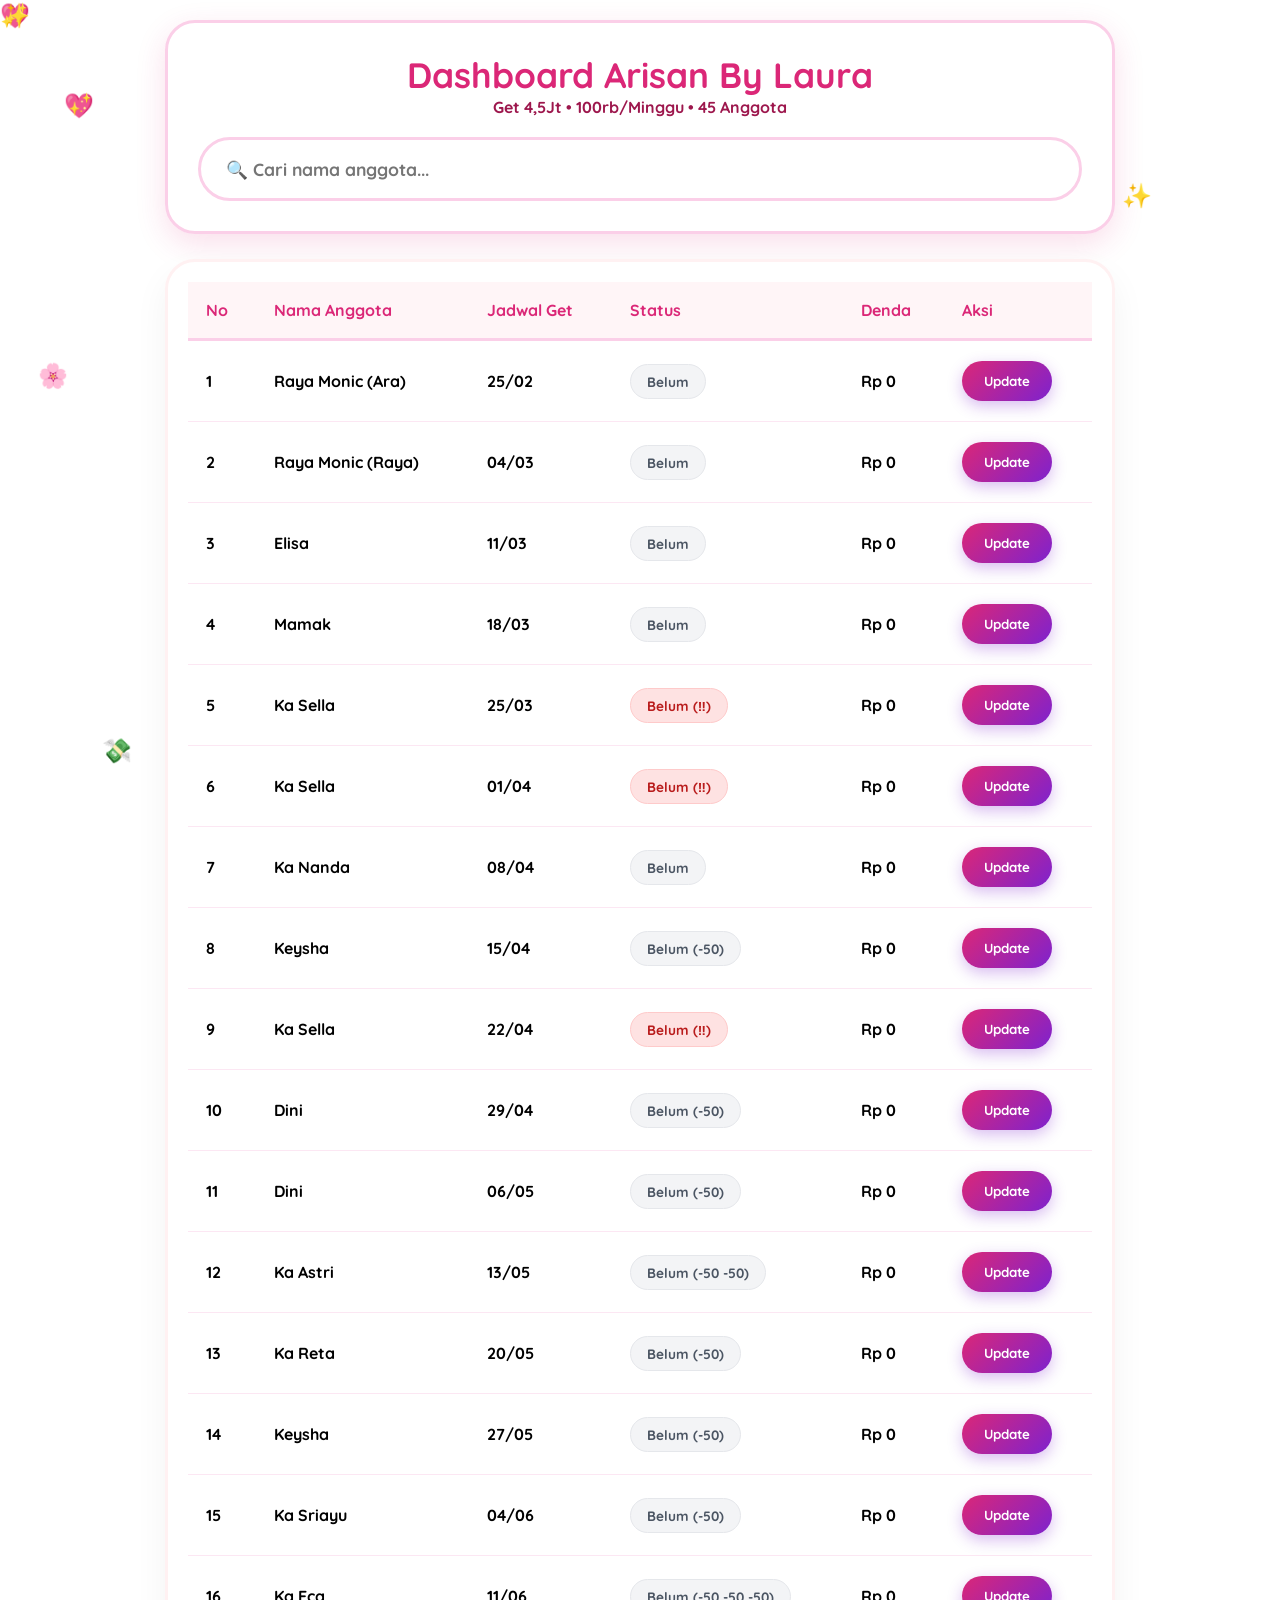
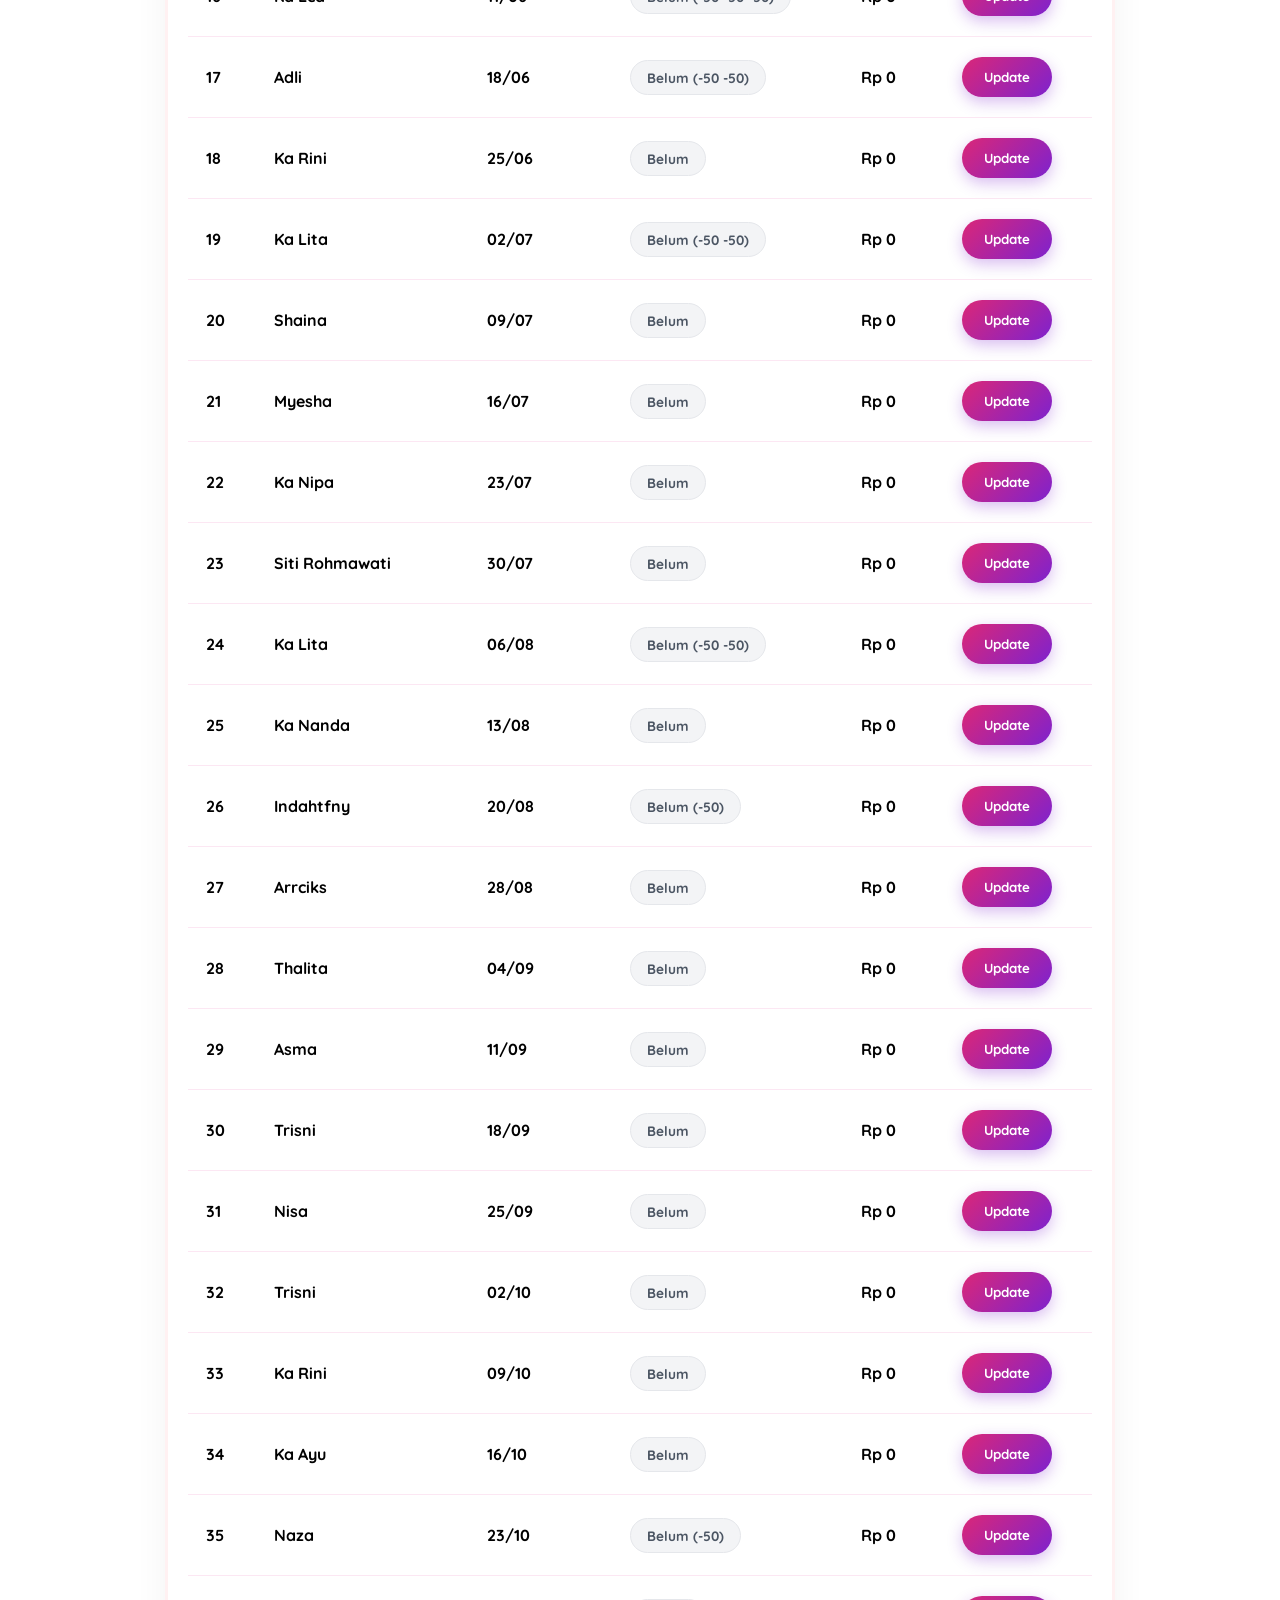
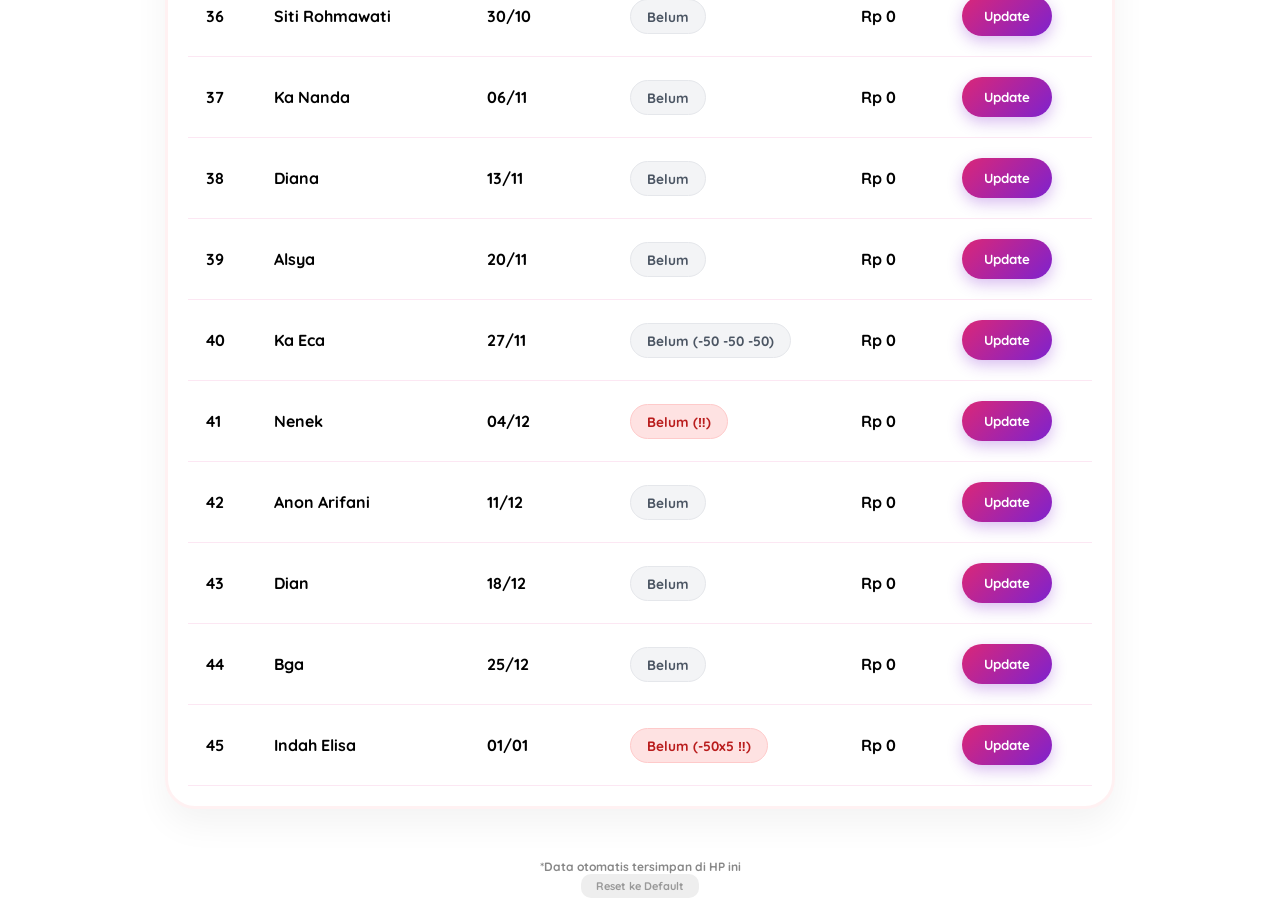
==== dashboard.html @ 5e3501be "Update dashboard.html" ====
<!DOCTYPE html>
<html lang="id">

<head>
    <meta charset="UTF-8">
    <meta name="viewport" content="width=device-width, initial-scale=1.0">
    <title>Rekap Arisan 4.5Jt</title>
    <link rel="stylesheet" href="style-arisan.css">
    <link href="https://fonts.googleapis.com/css2?family=Poppins:wght@300;400;600&display=swap" rel="stylesheet">
</head>

<body>

    <div class="floating-elements">
        <div class="element el-1">💖</div>
        <div class="element el-2">✨</div>
        <div class="element el-3">💸</div>
        <div class="element el-4">🌸</div>
        <div class="element el-7">💖</div>
        <div class="element el-8">✨</div>
    </div>

    <div class="container">
        <header>
            <h1>Dashboard Arisan By Laura</h1>
            <p>Get 4,5Jt • 100rb/Minggu • 45 Anggota</p>

            <div class="search-box">
                <input type="text" id="searchInput" onkeyup="cariNama()" placeholder="🔍 Cari nama anggota...">
            </div>
        </header>

        <main>
            <div class="table-container">
                <table id="tabelArisan">
                    <thead>
                        <tr>
                            <th>No</th>
                            <th>Nama Anggota</th>
                            <th>Jadwal Get</th>
                            <th>Status</th>
                            <th>Denda</th>
                            <th>Aksi</th>
                        </tr>
                    </thead>
                    <tbody>
                    </tbody>
                </table>
            </div>
            
            <div style="text-align: center; margin-top: 20px;">
                <p style="font-size: 12px; color: #888;">*Data otomatis tersimpan di HP ini</p>
                <button onclick="resetData()" style="background: #eee; border: none; padding: 5px 15px; border-radius: 10px; cursor: pointer; font-size: 11px; color: #999;">Reset ke Default</button>
            </div>
        </main>
    </div>

    <script>
        // Data sudah disesuaikan dengan catatan minus (-50) dan status awal "Belum"
        const initialData = [
            { no: 1, nama: "Raya Monic (Ara)", tgl: "25/02", status: "Belum", denda: 0 },
            { no: 2, nama: "Raya Monic (Raya)", tgl: "04/03", status: "Belum", denda: 0 },
            { no: 3, nama: "Elisa", tgl: "11/03", status: "Belum", denda: 0 },
            { no: 4, nama: "Mamak", tgl: "18/03", status: "Belum", denda: 0 },
            { no: 5, nama: "Ka Sella", tgl: "25/03", status: "Belum (‼️)", denda: 0 },
            { no: 6, nama: "Ka Sella", tgl: "01/04", status: "Belum (‼️)", denda: 0 },
            { no: 7, nama: "Ka Nanda", tgl: "08/04", status: "Belum", denda: 0 },
            { no: 8, nama: "Keysha", tgl: "15/04", status: "Belum (-50)", denda: 0 },
            { no: 9, nama: "Ka Sella", tgl: "22/04", status: "Belum (‼️)", denda: 0 },
            { no: 10, nama: "Dini", tgl: "29/04", status: "Belum (-50)", denda: 0 },
            { no: 11, nama: "Dini", tgl: "06/05", status: "Belum (-50)", denda: 0 },
            { no: 12, nama: "Ka Astri", tgl: "13/05", status: "Belum (-50 -50)", denda: 0 },
            { no: 13, nama: "Ka Reta", tgl: "20/05", status: "Belum (-50)", denda: 0 },
            { no: 14, nama: "Keysha", tgl: "27/05", status: "Belum (-50)", denda: 0 },
            { no: 15, nama: "Ka Sriayu", tgl: "04/06", status: "Belum (-50)", denda: 0 },
            { no: 16, nama: "Ka Eca", tgl: "11/06", status: "Belum (-50 -50 -50)", denda: 0 },
            { no: 17, nama: "Adli", tgl: "18/06", status: "Belum (-50 -50)", denda: 0 },
            { no: 18, nama: "Ka Rini", tgl: "25/06", status: "Belum", denda: 0 },
            { no: 19, nama: "Ka Lita", tgl: "02/07", status: "Belum (-50 -50)", denda: 0 },
            { no: 20, nama: "Shaina", tgl: "09/07", status: "Belum", denda: 0 },
            { no: 21, nama: "Myesha", tgl: "16/07", status: "Belum", denda: 0 },
            { no: 22, nama: "Ka Nipa", tgl: "23/07", status: "Belum", denda: 0 },
            { no: 23, nama: "Siti Rohmawati", tgl: "30/07", status: "Belum", denda: 0 },
            { no: 24, nama: "Ka Lita", tgl: "06/08", status: "Belum (-50 -50)", denda: 0 },
            { no: 25, nama: "Ka Nanda", tgl: "13/08", status: "Belum", denda: 0 },
            { no: 26, nama: "Indahtfny", tgl: "20/08", status: "Belum (-50)", denda: 0 },
            { no: 27, nama: "Arrciks", tgl: "28/08", status: "Belum", denda: 0 },
            { no: 28, nama: "Thalita", tgl: "04/09", status: "Belum", denda: 0 },
            { no: 29, nama: "Asma", tgl: "11/09", status: "Belum", denda: 0 },
            { no: 30, nama: "Trisni", tgl: "18/09", status: "Belum", denda: 0 },
            { no: 31, nama: "Nisa", tgl: "25/09", status: "Belum", denda: 0 },
            { no: 32, nama: "Trisni", tgl: "02/10", status: "Belum", denda: 0 },
            { no: 33, nama: "Ka Rini", tgl: "09/10", status: "Belum", denda: 0 },
            { no: 34, nama: "Ka Ayu", tgl: "16/10", status: "Belum", denda: 0 },
            { no: 35, nama: "Naza", tgl: "23/10", status: "Belum (-50)", denda: 0 },
            { no: 36, nama: "Siti Rohmawati", tgl: "30/10", status: "Belum", denda: 0 },
            { no: 37, nama: "Ka Nanda", tgl: "06/11", status: "Belum", denda: 0 },
            { no: 38, nama: "Diana", tgl: "13/11", status: "Belum", denda: 0 },
            { no: 39, nama: "Alsya", tgl: "20/11", status: "Belum", denda: 0 },
            { no: 40, nama: "Ka Eca", tgl: "27/11", status: "Belum (-50 -50 -50)", denda: 0 },
            { no: 41, nama: "Nenek", tgl: "04/12", status: "Belum (‼️)", denda: 0 },
            { no: 42, nama: "Anon Arifani", tgl: "11/12", status: "Belum", denda: 0 },
            { no: 43, nama: "Dian", tgl: "18/12", status: "Belum", denda: 0 },
            { no: 44, nama: "Bga", tgl: "25/12", status: "Belum", denda: 0 },
            { no: 45, nama: "Indah Elisa", tgl: "01/01", status: "Belum (-50x5 ‼️)", denda: 0 }
        ];

        window.onload = function () {
            // Kita pakai key v3 supaya data yang lama ke-reset dengan data minus ini
            const dataAda = localStorage.getItem('dataArisanLaura_v3');
            if (!dataAda) {
                localStorage.setItem('dataArisanLaura_v3', JSON.stringify(initialData));
            }
            renderTable();
        };

        function renderTable(filter = "") {
            const data = JSON.parse(localStorage.getItem('dataArisanLaura_v3'));
            const tbody = document.querySelector('#tabelArisan tbody');
            tbody.innerHTML = "";

            data.forEach((item, index) => {
                if (item.nama.toLowerCase().includes(filter.toLowerCase())) {
                    const row = document.createElement('tr');
                    
                    // Logika warna status
                    let statusClass = "belum"; 
                    if (item.status.toLowerCase().includes("lunas")) statusClass = "lunas";
                    if (item.status.toLowerCase().includes("‼️") || item.status.toLowerCase().includes("telat")) statusClass = "telat";

                    row.innerHTML = `
                        <td>${item.no}</td>
                        <td><strong>${item.nama}</strong></td>
                        <td>${item.tgl}</td>
                        <td><span class="status ${statusClass}">${item.status}</span></td>
                        <td>Rp ${parseInt(item.denda || 0).toLocaleString()}</td>
                        <td><button class="btn-edit" onclick="updateStatus(${index})">Update</button></td>
                    `;
                    tbody.appendChild(row);
                }
            });
        }

        function updateStatus(originalIndex) {
            let data = JSON.parse(localStorage.getItem('dataArisanLaura_v3'));
            
            const newStatus = prompt(`Update Status untuk ${data[originalIndex].nama}:`, data[originalIndex].status);
            if (newStatus !== null) {
                data[originalIndex].status = newStatus;

                const newDenda = prompt(`Update Denda (Angka saja):`, data[originalIndex].denda);
                if (newDenda !== null) data[originalIndex].denda = parseInt(newDenda) || 0;

                localStorage.setItem('dataArisanLaura_v3', JSON.stringify(data));
                renderTable(document.getElementById('searchInput').value);
            }
        }

        function cariNama() {
            let input = document.getElementById('searchInput').value;
            renderTable(input);
        }
        
        function resetData() {
            if (confirm("Hapus semua catatan di HP ini dan balik ke data awal (yang ada minusnya)?")) {
                localStorage.removeItem('dataArisanLaura_v3');
                location.reload();
            }
        }
    </script>
</body>
</html>
---- style-arisan.css ----
@import url('https://fonts.googleapis.com/css2?family=Quicksand:wght@700&display=swap');

* {
    margin: 0; padding: 0; box-sizing: border-box;
    font-family: 'Quicksand', sans-serif; font-weight: 700;
}

@keyframes glowBackground {
    0% { background-color: #fff5f7; }
    50% { background-color: #f3e8ff; }
    100% { background-color: #fff5f7; }
}

@keyframes floatAnimation {
    0% { transform: translateY(0) rotate(0deg); opacity: 1; }
    50% { transform: translateY(-100px) rotate(180deg); opacity: 0.8; }
    100% { transform: translateY(0) rotate(360deg); opacity: 1; }
}

body {
    animation: glowBackground 8s ease infinite;
    min-height: 100vh;
    padding: 20px;
    display: flex;
    flex-direction: column;
    align-items: center;
    position: relative;
    overflow-x: hidden;
}

.floating-elements {
    position: fixed; top: 0; left: 0; width: 100%; height: 100%;
    pointer-events: none; z-index: -1;
}

.element { position: absolute; font-size: 1.5rem; animation: floatAnimation 15s linear infinite; }
.el-1 { top: 10%; left: 5%; animation-duration: 18s; }
.el-2 { top: 20%; right: 10%; animation-duration: 22s; }
.el-3 { bottom: 15%; left: 8%; animation-duration: 16s; }
.el-4 { top: 40%; left: 3%; animation-duration: 25s; }
.el-5 { top: 60%; right: 5%; width: 40px; height: 40px; background: #fbcfe8; border-radius: 50%; }
.el-6 { bottom: 25%; right: 20%; width: 25px; height: 25px; background: #e9d5ff; border-radius: 50%; }

.container { width: 100%; max-width: 950px; z-index: 1; }

header {
    background: rgba(255, 255, 255, 0.95);
    padding: 30px; border-radius: 30px; text-align: center;
    box-shadow: 0 10px 30px rgba(219, 39, 119, 0.15);
    margin-bottom: 25px; border: 3px solid #fbcfe8;
}

h1 { color: #db2777; font-size: 2.2rem; }
header p { color: #9d174d; margin-bottom: 20px; }

.search-box input {
    width: 100%; padding: 18px 25px; border-radius: 50px;
    border: 3px solid #fbcfe8; font-size: 1.1rem; outline: none;
}

.table-container {
    background: white; border-radius: 30px; padding: 20px;
    overflow-x: auto; box-shadow: 0 15px 35px rgba(0,0,0,0.05);
    border: 3px solid #fff1f2; margin-bottom: 50px;
}

table { width: 100%; border-collapse: collapse; min-width: 750px; }
th { background-color: #fff5f7; color: #db2777; padding: 18px; border-bottom: 3px solid #fbcfe8; text-align: left; }
td { padding: 20px 18px; border-bottom: 1px solid #fce7f3; }

.status { padding: 8px 16px; border-radius: 50px; font-size: 0.85rem; display: inline-block; }
.lunas { background: #dcfce7; color: #15803d; border: 1px solid #bbf7d0; }
.belum { background: #f3f4f6; color: #4b5563; border: 1px solid #e5e7eb; }
.telat { background: #fee2e2; color: #b91c1c; border: 1px solid #fecaca; }

.btn-edit {
    background: linear-gradient(135deg, #db2777 0%, #7e22ce 100%);
    color: white; border: none; padding: 12px 22px;
    border-radius: 50px; cursor: pointer; transition: 0.3s;
    box-shadow: 0 5px 15px rgba(126, 34, 206, 0.3);
}

.btn-edit:hover { transform: scale(1.05) translateY(-3px); }

@media screen and (max-width: 600px) {
    .floating-elements { display: none; }
    h1 { font-size: 1.6rem; }
}
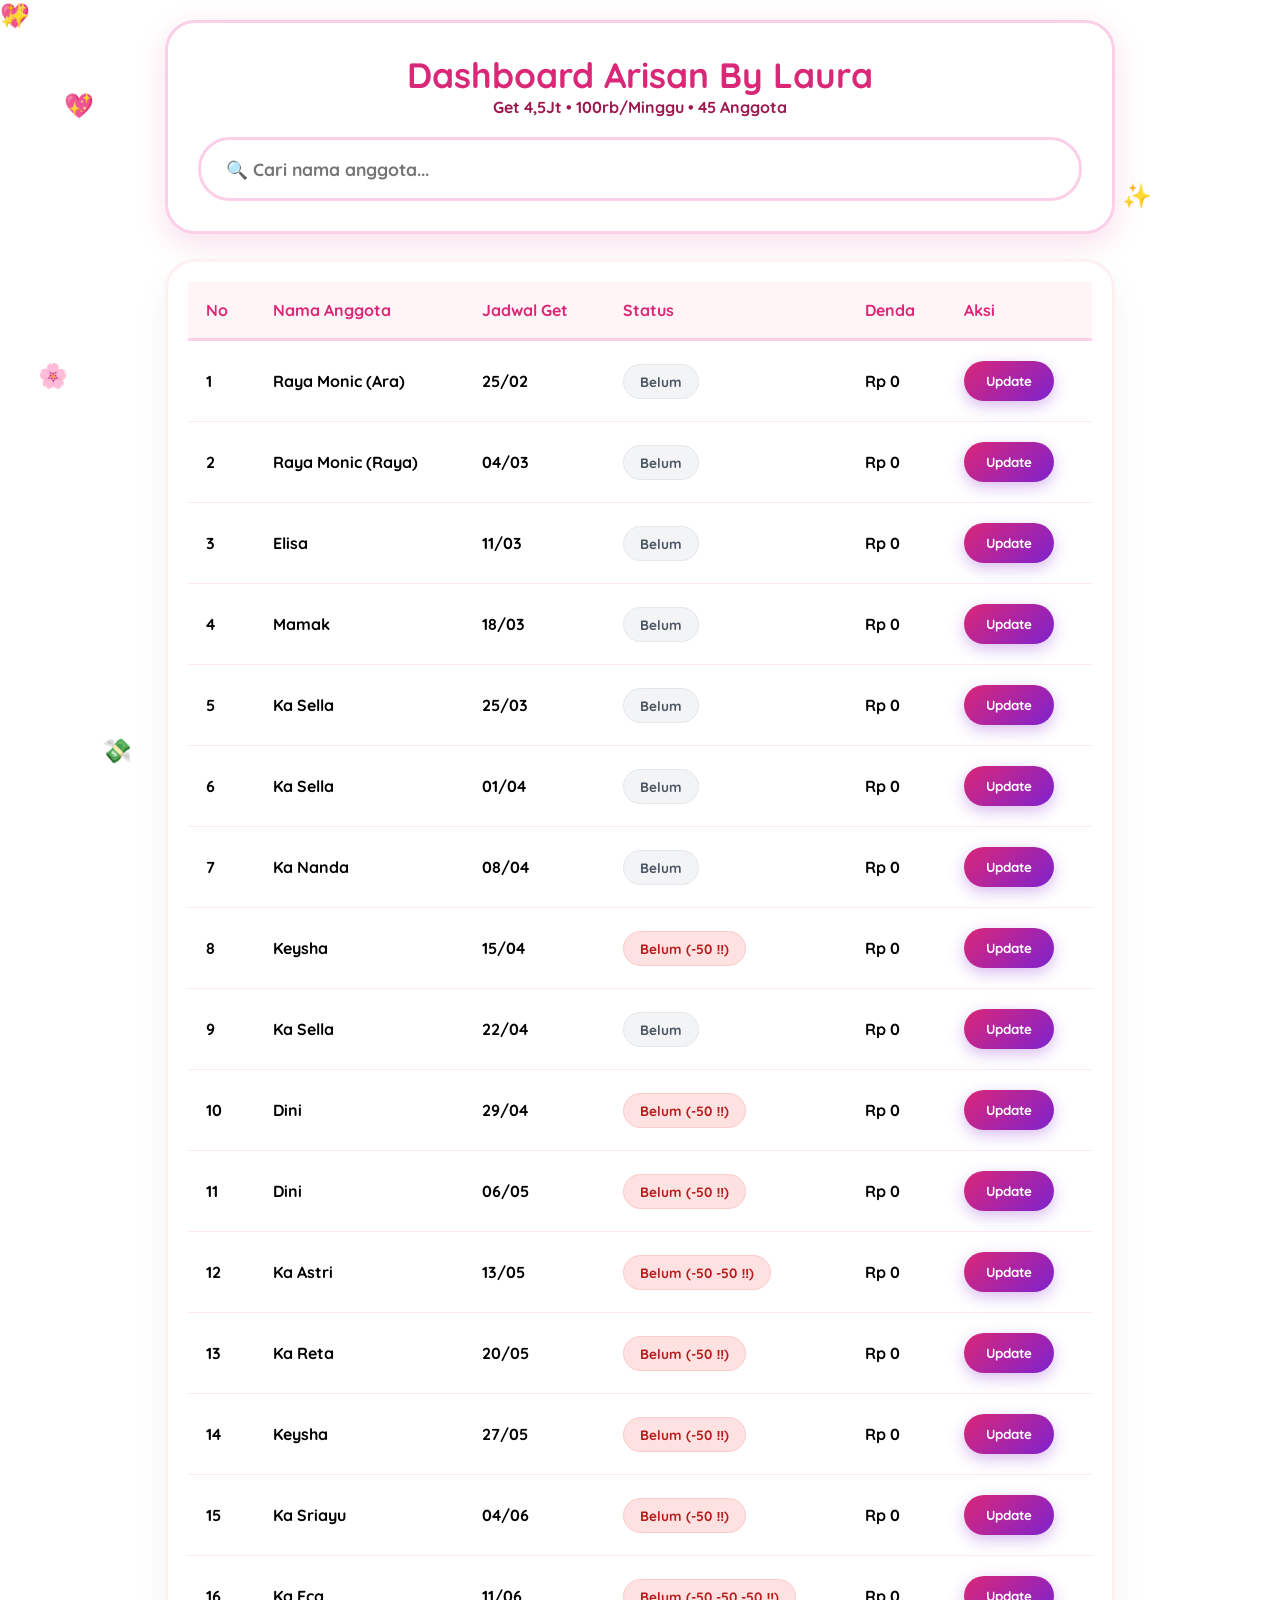
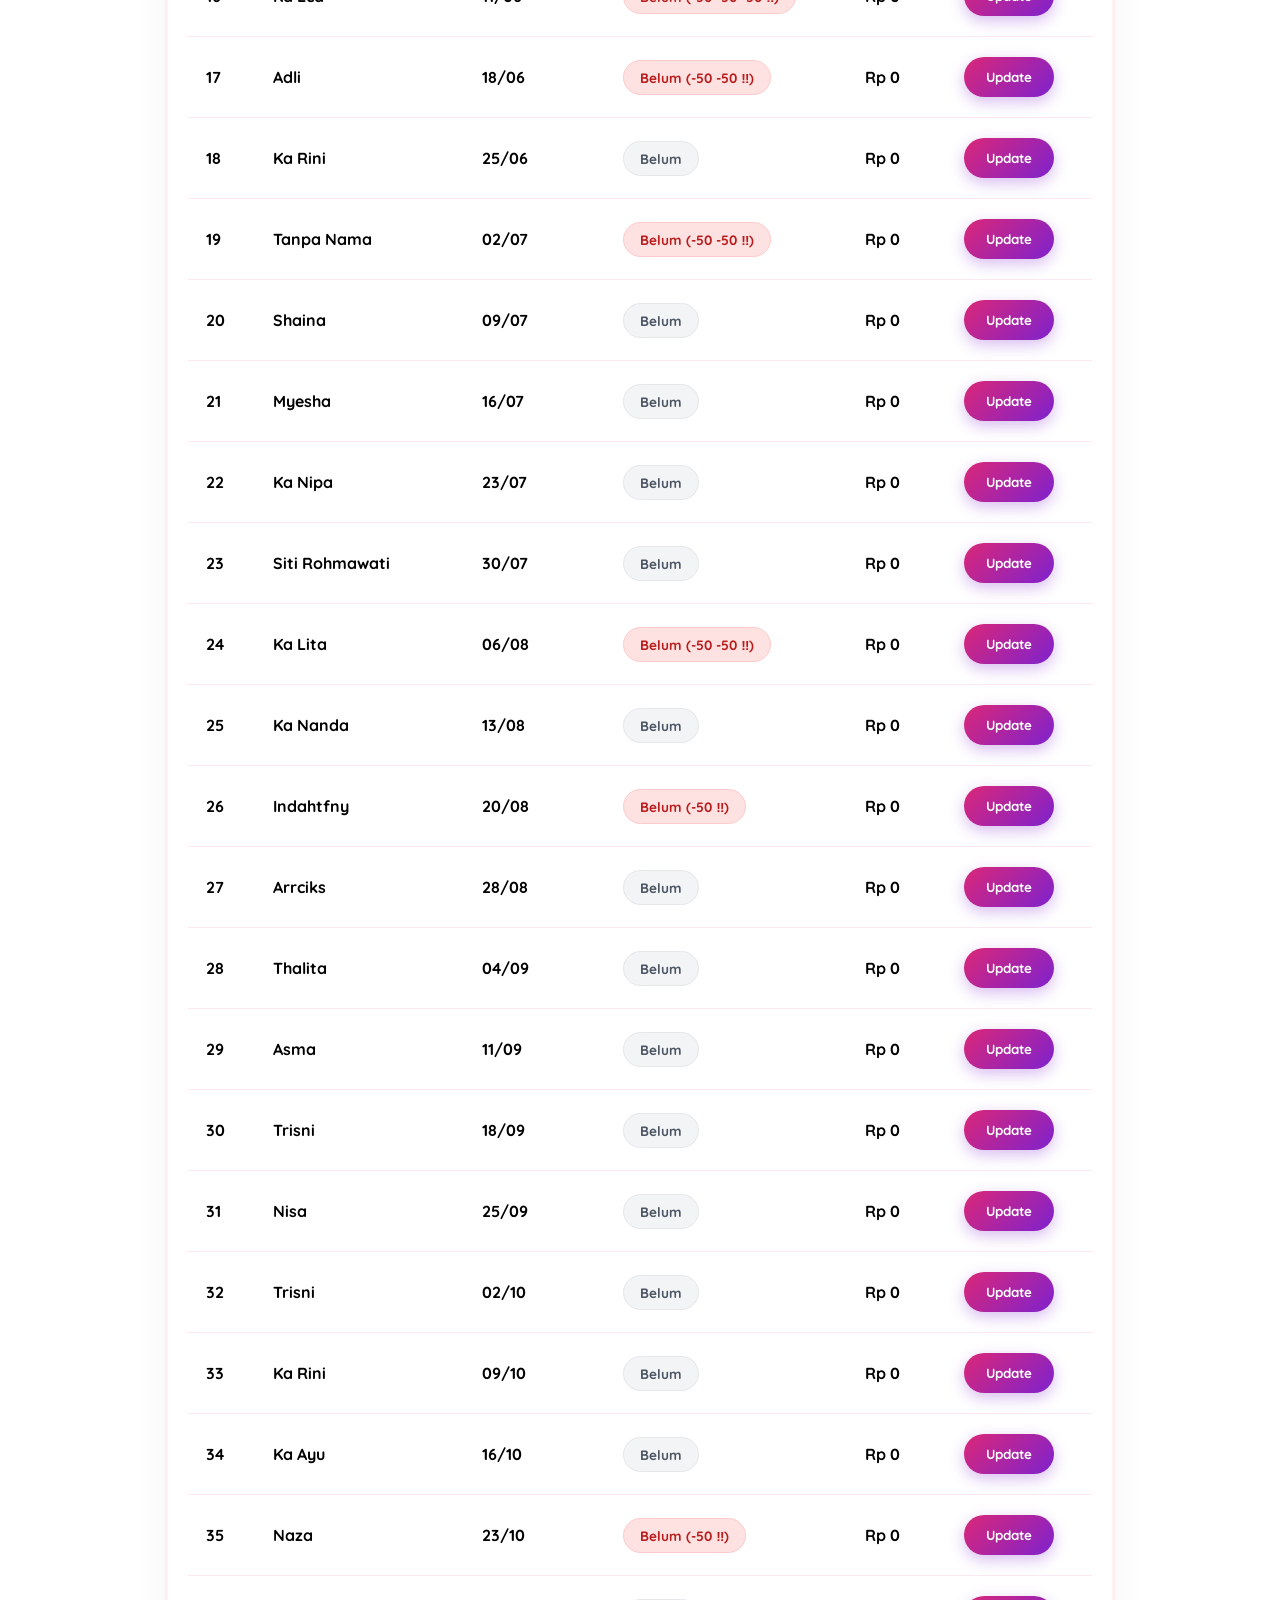
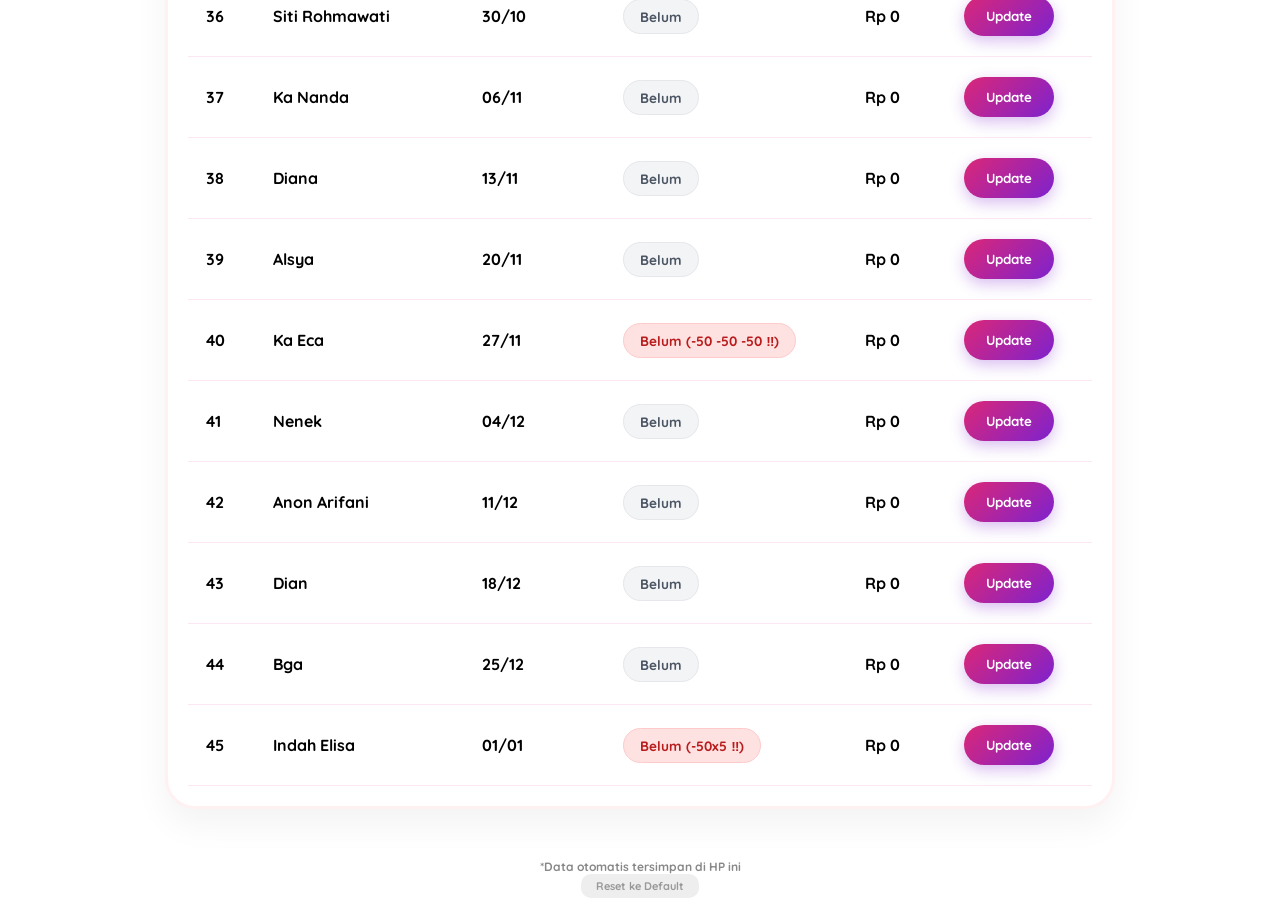
==== commit a55e8a0d: "Update dashboard.html" ====
--- a/dashboard.html
+++ b/dashboard.html
@@ -56,34 +56,33 @@
     </div>
 
     <script>
-        // Data sudah disesuaikan dengan catatan minus (-50) dan status awal "Belum"
         const initialData = [
             { no: 1, nama: "Raya Monic (Ara)", tgl: "25/02", status: "Belum", denda: 0 },
             { no: 2, nama: "Raya Monic (Raya)", tgl: "04/03", status: "Belum", denda: 0 },
             { no: 3, nama: "Elisa", tgl: "11/03", status: "Belum", denda: 0 },
             { no: 4, nama: "Mamak", tgl: "18/03", status: "Belum", denda: 0 },
-            { no: 5, nama: "Ka Sella", tgl: "25/03", status: "Belum (‼️)", denda: 0 },
-            { no: 6, nama: "Ka Sella", tgl: "01/04", status: "Belum (‼️)", denda: 0 },
+            { no: 5, nama: "Ka Sella", tgl: "25/03", status: "Belum", denda: 0 },
+            { no: 6, nama: "Ka Sella", tgl: "01/04", status: "Belum", denda: 0 },
             { no: 7, nama: "Ka Nanda", tgl: "08/04", status: "Belum", denda: 0 },
-            { no: 8, nama: "Keysha", tgl: "15/04", status: "Belum (-50)", denda: 0 },
-            { no: 9, nama: "Ka Sella", tgl: "22/04", status: "Belum (‼️)", denda: 0 },
-            { no: 10, nama: "Dini", tgl: "29/04", status: "Belum (-50)", denda: 0 },
-            { no: 11, nama: "Dini", tgl: "06/05", status: "Belum (-50)", denda: 0 },
-            { no: 12, nama: "Ka Astri", tgl: "13/05", status: "Belum (-50 -50)", denda: 0 },
-            { no: 13, nama: "Ka Reta", tgl: "20/05", status: "Belum (-50)", denda: 0 },
-            { no: 14, nama: "Keysha", tgl: "27/05", status: "Belum (-50)", denda: 0 },
-            { no: 15, nama: "Ka Sriayu", tgl: "04/06", status: "Belum (-50)", denda: 0 },
-            { no: 16, nama: "Ka Eca", tgl: "11/06", status: "Belum (-50 -50 -50)", denda: 0 },
-            { no: 17, nama: "Adli", tgl: "18/06", status: "Belum (-50 -50)", denda: 0 },
+            { no: 8, nama: "Keysha", tgl: "15/04", status: "Belum (-50 ‼️)", denda: 0 },
+            { no: 9, nama: "Ka Sella", tgl: "22/04", status: "Belum", denda: 0 },
+            { no: 10, nama: "Dini", tgl: "29/04", status: "Belum (-50 ‼️)", denda: 0 },
+            { no: 11, nama: "Dini", tgl: "06/05", status: "Belum (-50 ‼️)", denda: 0 },
+            { no: 12, nama: "Ka Astri", tgl: "13/05", status: "Belum (-50 -50 ‼️)", denda: 0 },
+            { no: 13, nama: "Ka Reta", tgl: "20/05", status: "Belum (-50 ‼️)", denda: 0 },
+            { no: 14, nama: "Keysha", tgl: "27/05", status: "Belum (-50 ‼️)", denda: 0 },
+            { no: 15, nama: "Ka Sriayu", tgl: "04/06", status: "Belum (-50 ‼️)", denda: 0 },
+            { no: 16, nama: "Ka Eca", tgl: "11/06", status: "Belum (-50 -50 -50 ‼️)", denda: 0 },
+            { no: 17, nama: "Adli", tgl: "18/06", status: "Belum (-50 -50 ‼️)", denda: 0 },
             { no: 18, nama: "Ka Rini", tgl: "25/06", status: "Belum", denda: 0 },
-            { no: 19, nama: "Ka Lita", tgl: "02/07", status: "Belum (-50 -50)", denda: 0 },
+            { no: 19, nickname: "Ka Lita", tgl: "02/07", status: "Belum (-50 -50 ‼️)", denda: 0 },
             { no: 20, nama: "Shaina", tgl: "09/07", status: "Belum", denda: 0 },
             { no: 21, nama: "Myesha", tgl: "16/07", status: "Belum", denda: 0 },
             { no: 22, nama: "Ka Nipa", tgl: "23/07", status: "Belum", denda: 0 },
             { no: 23, nama: "Siti Rohmawati", tgl: "30/07", status: "Belum", denda: 0 },
-            { no: 24, nama: "Ka Lita", tgl: "06/08", status: "Belum (-50 -50)", denda: 0 },
+            { no: 24, nama: "Ka Lita", tgl: "06/08", status: "Belum (-50 -50 ‼️)", denda: 0 },
             { no: 25, nama: "Ka Nanda", tgl: "13/08", status: "Belum", denda: 0 },
-            { no: 26, nama: "Indahtfny", tgl: "20/08", status: "Belum (-50)", denda: 0 },
+            { no: 26, nama: "Indahtfny", tgl: "20/08", status: "Belum (-50 ‼️)", denda: 0 },
             { no: 27, nama: "Arrciks", tgl: "28/08", status: "Belum", denda: 0 },
             { no: 28, nama: "Thalita", tgl: "04/09", status: "Belum", denda: 0 },
             { no: 29, nama: "Asma", tgl: "11/09", status: "Belum", denda: 0 },
@@ -92,13 +91,13 @@
             { no: 32, nama: "Trisni", tgl: "02/10", status: "Belum", denda: 0 },
             { no: 33, nama: "Ka Rini", tgl: "09/10", status: "Belum", denda: 0 },
             { no: 34, nama: "Ka Ayu", tgl: "16/10", status: "Belum", denda: 0 },
-            { no: 35, nama: "Naza", tgl: "23/10", status: "Belum (-50)", denda: 0 },
+            { no: 35, nama: "Naza", tgl: "23/10", status: "Belum (-50 ‼️)", denda: 0 },
             { no: 36, nama: "Siti Rohmawati", tgl: "30/10", status: "Belum", denda: 0 },
             { no: 37, nama: "Ka Nanda", tgl: "06/11", status: "Belum", denda: 0 },
             { no: 38, nama: "Diana", tgl: "13/11", status: "Belum", denda: 0 },
             { no: 39, nama: "Alsya", tgl: "20/11", status: "Belum", denda: 0 },
-            { no: 40, nama: "Ka Eca", tgl: "27/11", status: "Belum (-50 -50 -50)", denda: 0 },
-            { no: 41, nama: "Nenek", tgl: "04/12", status: "Belum (‼️)", denda: 0 },
+            { no: 40, nama: "Ka Eca", tgl: "27/11", status: "Belum (-50 -50 -50 ‼️)", denda: 0 },
+            { no: 41, nama: "Nenek", tgl: "04/12", status: "Belum", denda: 0 },
             { no: 42, nama: "Anon Arifani", tgl: "11/12", status: "Belum", denda: 0 },
             { no: 43, nama: "Dian", tgl: "18/12", status: "Belum", denda: 0 },
             { no: 44, nama: "Bga", tgl: "25/12", status: "Belum", denda: 0 },
@@ -106,31 +105,36 @@
         ];
 
         window.onload = function () {
-            // Kita pakai key v3 supaya data yang lama ke-reset dengan data minus ini
-            const dataAda = localStorage.getItem('dataArisanLaura_v3');
+            // Gunakan v5 agar data sebelumnya terhapus dan pakai logika warna baru ini
+            const dataAda = localStorage.getItem('dataArisanLaura_v5');
             if (!dataAda) {
-                localStorage.setItem('dataArisanLaura_v3', JSON.stringify(initialData));
+                localStorage.setItem('dataArisanLaura_v5', JSON.stringify(initialData));
             }
             renderTable();
         };
 
         function renderTable(filter = "") {
-            const data = JSON.parse(localStorage.getItem('dataArisanLaura_v3'));
+            const data = JSON.parse(localStorage.getItem('dataArisanLaura_v5'));
             const tbody = document.querySelector('#tabelArisan tbody');
             tbody.innerHTML = "";
 
             data.forEach((item, index) => {
-                if (item.nama.toLowerCase().includes(filter.toLowerCase())) {
+                const namaTampil = item.nama || "Tanpa Nama";
+                if (namaTampil.toLowerCase().includes(filter.toLowerCase())) {
                     const row = document.createElement('tr');
                     
-                    // Logika warna status
-                    let statusClass = "belum"; 
-                    if (item.status.toLowerCase().includes("lunas")) statusClass = "lunas";
-                    if (item.status.toLowerCase().includes("‼️") || item.status.toLowerCase().includes("telat")) statusClass = "telat";
+                    let statusClass = "belum"; // Default warna kuning/abu
+                    const s = item.status.toLowerCase();
+                    
+                    if (s.includes("lunas")) {
+                        statusClass = "lunas"; // Warna Hijau
+                    } else if (s.includes("-50") || s.includes("‼️")) {
+                        statusClass = "telat"; // Warna Merah (Khusus yang minus)
+                    }
 
                     row.innerHTML = `
                         <td>${item.no}</td>
-                        <td><strong>${item.nama}</strong></td>
+                        <td><strong>${namaTampil}</strong></td>
                         <td>${item.tgl}</td>
                         <td><span class="status ${statusClass}">${item.status}</span></td>
                         <td>Rp ${parseInt(item.denda || 0).toLocaleString()}</td>
@@ -142,28 +146,24 @@
         }
 
         function updateStatus(originalIndex) {
-            let data = JSON.parse(localStorage.getItem('dataArisanLaura_v3'));
-            
+            let data = JSON.parse(localStorage.getItem('dataArisanLaura_v5'));
             const newStatus = prompt(`Update Status untuk ${data[originalIndex].nama}:`, data[originalIndex].status);
             if (newStatus !== null) {
                 data[originalIndex].status = newStatus;
-
-                const newDenda = prompt(`Update Denda (Angka saja):`, data[originalIndex].denda);
+                const newDenda = prompt(`Update Denda:`, data[originalIndex].denda);
                 if (newDenda !== null) data[originalIndex].denda = parseInt(newDenda) || 0;
-
-                localStorage.setItem('dataArisanLaura_v3', JSON.stringify(data));
+                localStorage.setItem('dataArisanLaura_v5', JSON.stringify(data));
                 renderTable(document.getElementById('searchInput').value);
             }
         }
 
         function cariNama() {
-            let input = document.getElementById('searchInput').value;
-            renderTable(input);
+            renderTable(document.getElementById('searchInput').value);
         }
         
         function resetData() {
-            if (confirm("Hapus semua catatan di HP ini dan balik ke data awal (yang ada minusnya)?")) {
-                localStorage.removeItem('dataArisanLaura_v3');
+            if (confirm("Reset ke data awal?")) {
+                localStorage.removeItem('dataArisanLaura_v5');
                 location.reload();
             }
         }
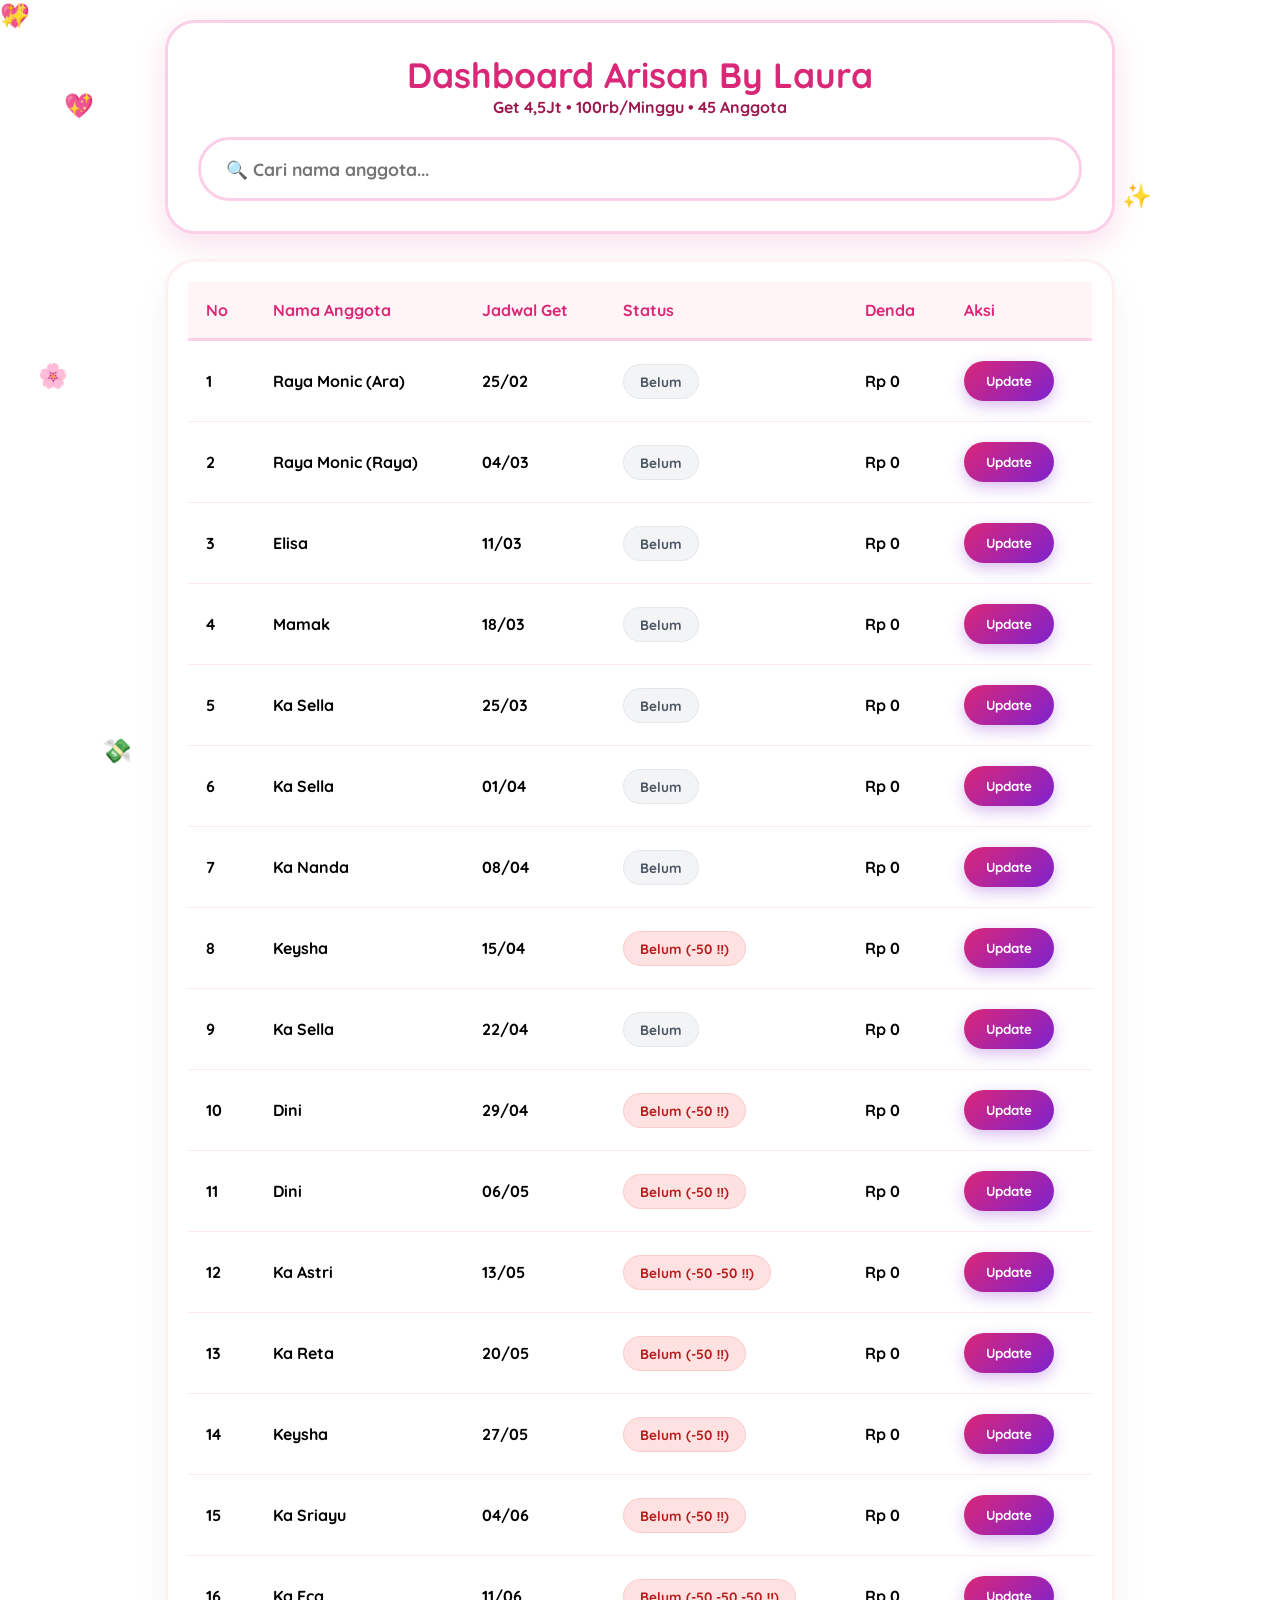
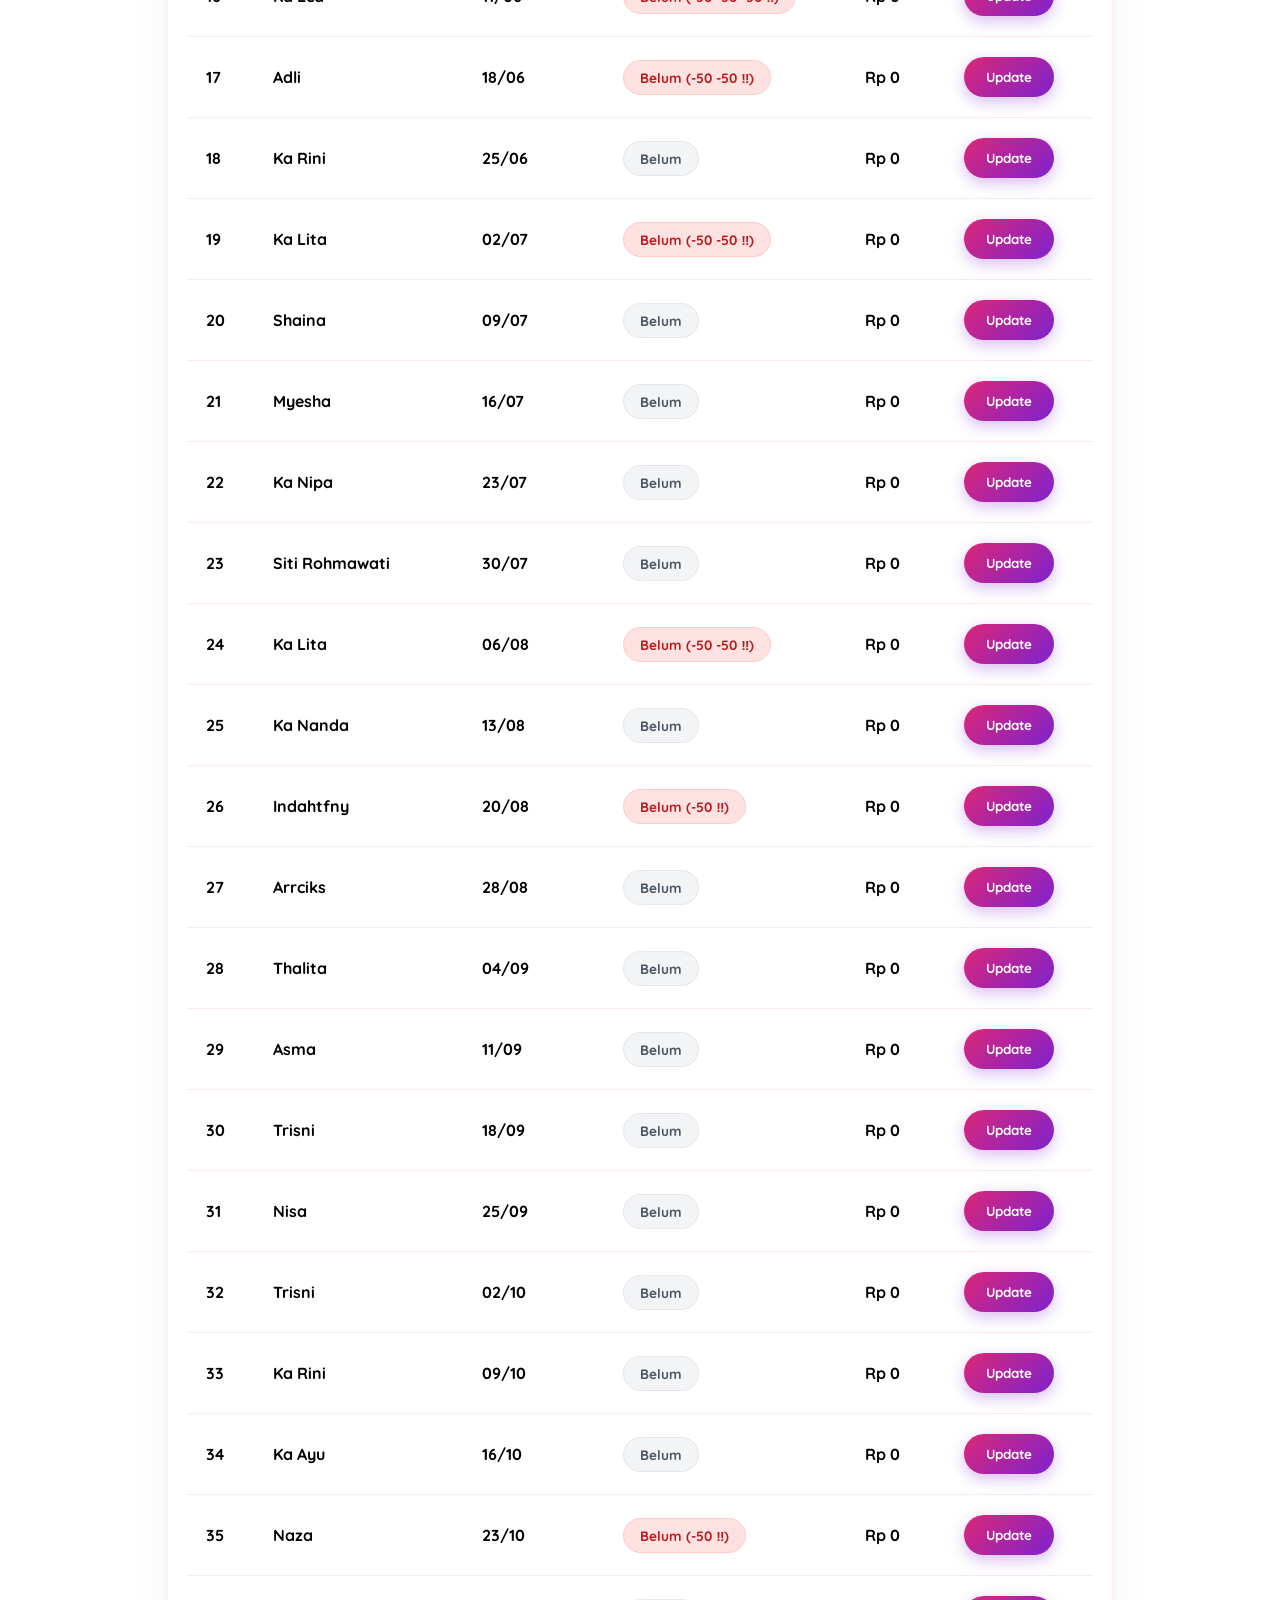
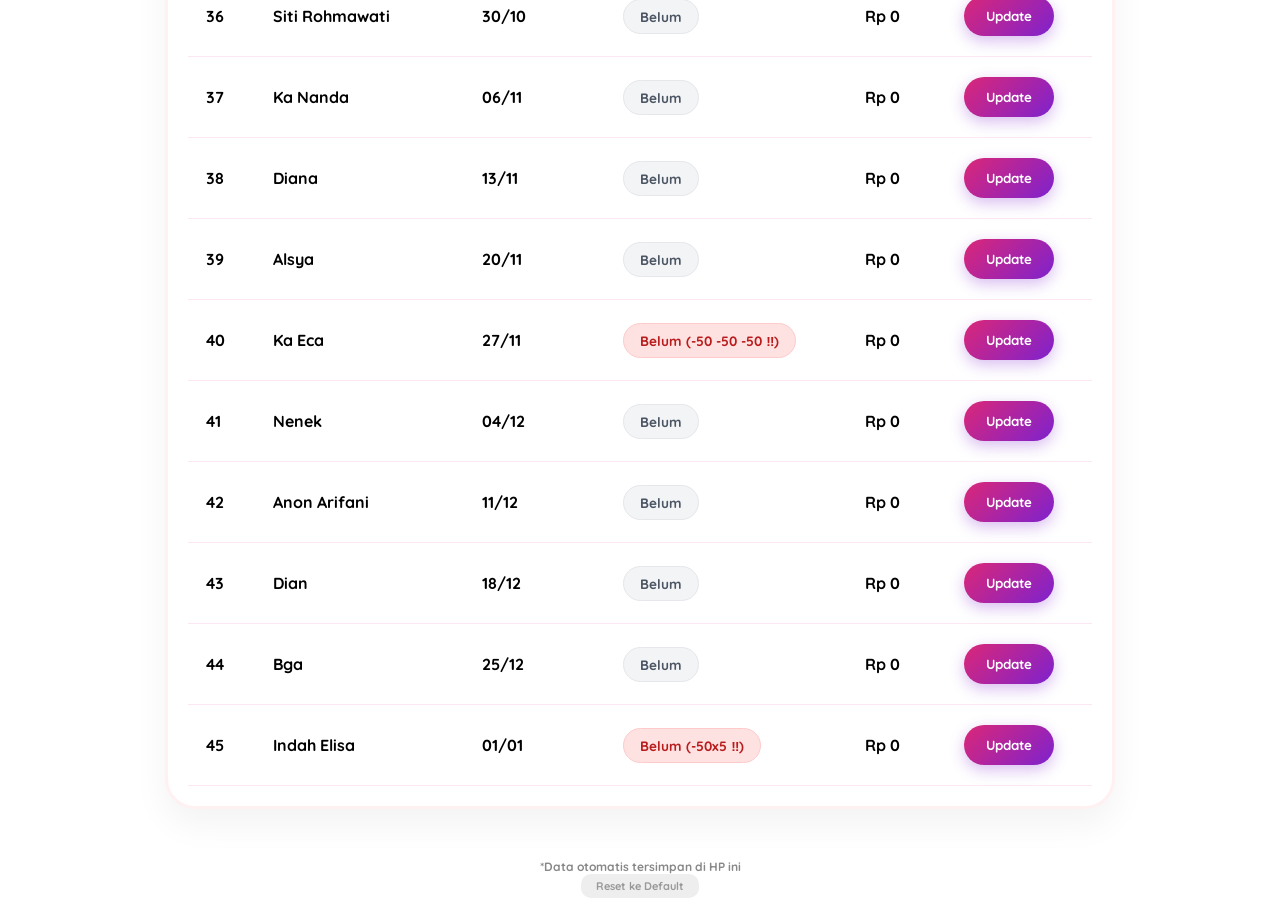
==== commit efe4ffac: "Update dashboard.html" ====
--- a/dashboard.html
+++ b/dashboard.html
@@ -75,7 +75,7 @@
             { no: 16, nama: "Ka Eca", tgl: "11/06", status: "Belum (-50 -50 -50 ‼️)", denda: 0 },
             { no: 17, nama: "Adli", tgl: "18/06", status: "Belum (-50 -50 ‼️)", denda: 0 },
             { no: 18, nama: "Ka Rini", tgl: "25/06", status: "Belum", denda: 0 },
-            { no: 19, nickname: "Ka Lita", tgl: "02/07", status: "Belum (-50 -50 ‼️)", denda: 0 },
+            { no: 19, nama: "Ka Lita", tgl: "02/07", status: "Belum (-50 -50 ‼️)", denda: 0 },
             { no: 20, nama: "Shaina", tgl: "09/07", status: "Belum", denda: 0 },
             { no: 21, nama: "Myesha", tgl: "16/07", status: "Belum", denda: 0 },
             { no: 22, nama: "Ka Nipa", tgl: "23/07", status: "Belum", denda: 0 },
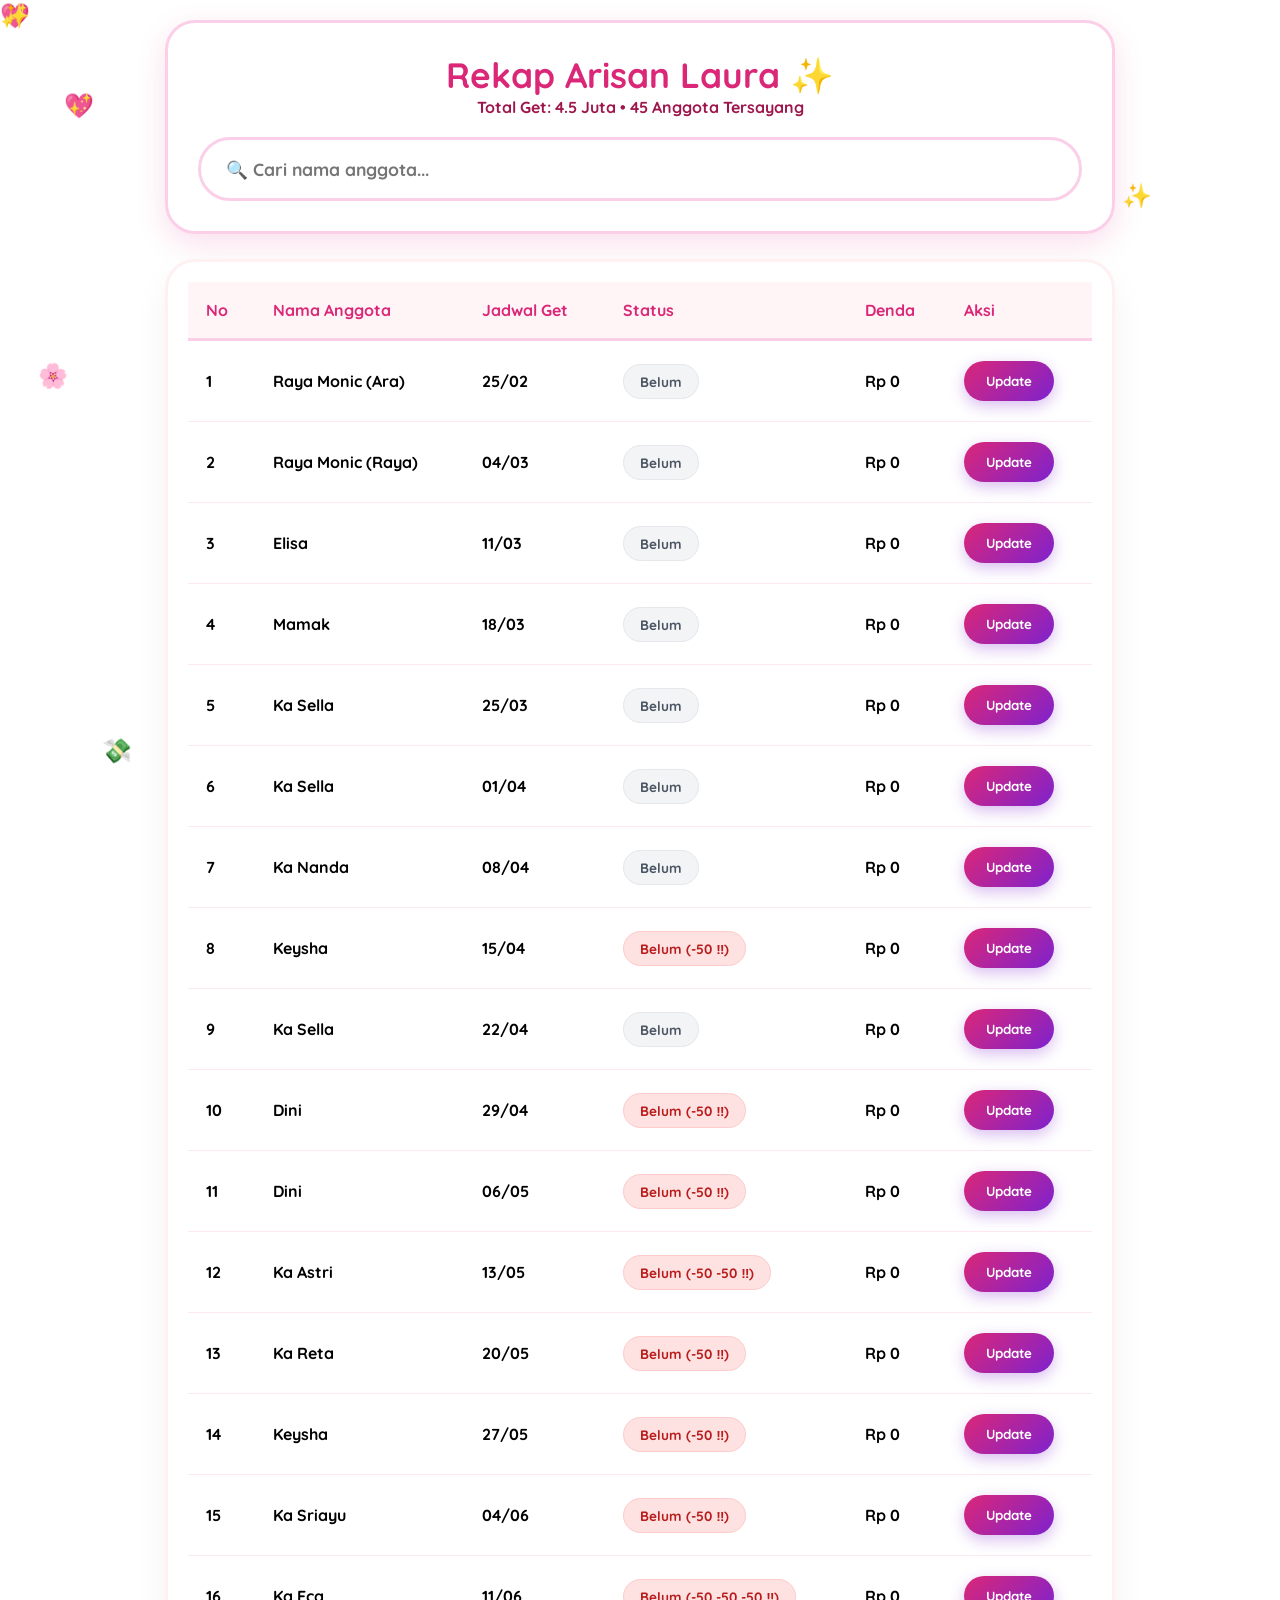
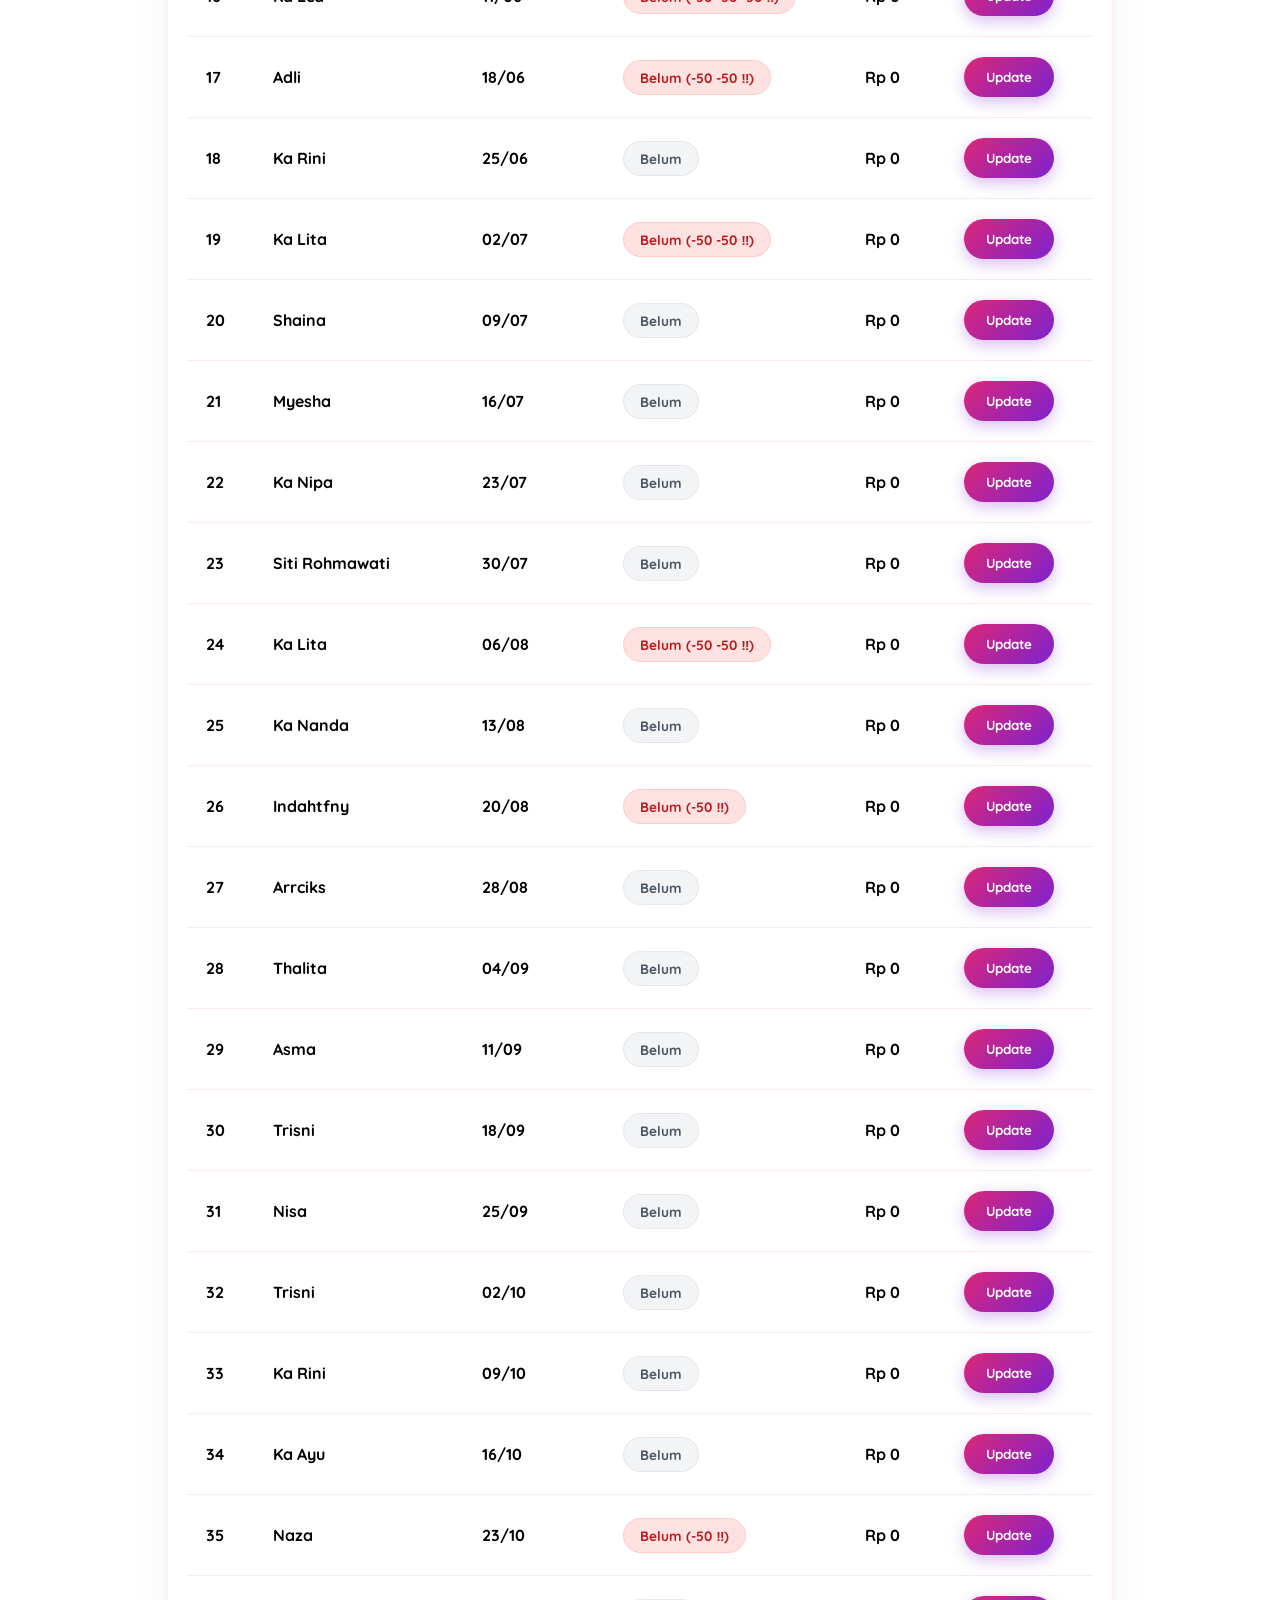
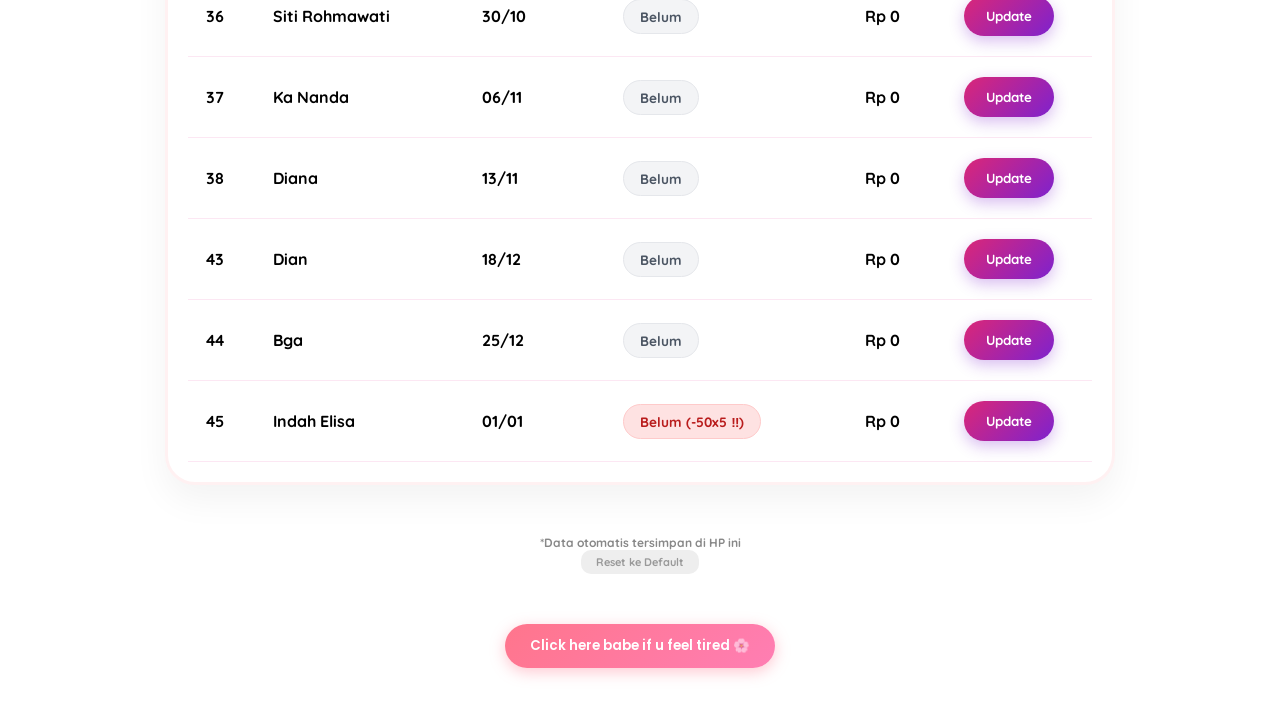
==== commit 87bc5b9d: "Update dashboard.html" ====
--- a/dashboard.html
+++ b/dashboard.html
@@ -4,7 +4,7 @@
 <head>
     <meta charset="UTF-8">
     <meta name="viewport" content="width=device-width, initial-scale=1.0">
-    <title>Rekap Arisan 4.5Jt</title>
+    <title>For Laura My Love</title>
     <link rel="stylesheet" href="style-arisan.css">
     <link href="https://fonts.googleapis.com/css2?family=Poppins:wght@300;400;600&display=swap" rel="stylesheet">
 </head>
@@ -22,8 +22,8 @@
 
     <div class="container">
         <header>
-            <h1>Dashboard Arisan By Laura</h1>
-            <p>Get 4,5Jt • 100rb/Minggu • 45 Anggota</p>
+            <h1>Rekap Arisan Laura ✨</h1>
+            <p>Total Get: 4.5 Juta • 45 Anggota Tersayang</p>
 
             <div class="search-box">
                 <input type="text" id="searchInput" onkeyup="cariNama()" placeholder="🔍 Cari nama anggota...">
@@ -52,8 +52,34 @@
                 <p style="font-size: 12px; color: #888;">*Data otomatis tersimpan di HP ini</p>
                 <button onclick="resetData()" style="background: #eee; border: none; padding: 5px 15px; border-radius: 10px; cursor: pointer; font-size: 11px; color: #999;">Reset ke Default</button>
             </div>
+
+            <div style="text-align: center; margin-top: 50px; margin-bottom: 30px;">
+                <button id="btnSurprise" onclick="showLoveMessage()" style="background: linear-gradient(135deg, #ff758c 0%, #ff7eb3 100%); color: white; border: none; padding: 12px 25px; border-radius: 25px; font-weight: 600; cursor: pointer; box-shadow: 0 4px 15px rgba(255, 117, 140, 0.4); font-family: 'Poppins', sans-serif;">
+                    Click here babe if u feel tired 🌸
+                </button>
+            </div>
+
+            <div id="loveMessage" style="display: none; text-align: center; padding: 30px; margin: 20px; background: rgba(255, 255, 255, 0.7); border-radius: 20px; backdrop-filter: blur(5px); border: 1px solid #ffb6c1; animation: fadeIn 1s ease-in;">
+                <h2 style="color: #ff4b2b; font-family: 'Poppins', sans-serif; margin-bottom: 15px;">Istirahat sebentar ya, Laura cantik... ❤️</h2>
+                <p style="font-family: 'Poppins', sans-serif; color: #555; line-height: 1.8; font-style: italic; font-size: 15px;">
+                    "Arya tau rekap 45 orang ini pasti bikin Laura pusing dan capek banget. <br>
+                    Tapi Arya nggak mau Laura ngerasain ribetnya sendirian, makanya Arya buatin ini khusus buat Laura. <br><br>
+                    Ingat ya sayang, seberapa banyak pun status 'Belum' di tabel atas, <br>
+                    status Arya buat Laura bakal selalu 'Lunas' dengan rasa sayang yang nggak bakal habis. <br><br>
+                    Kalau udah capek, istirahat ya? Nggak perlu dipaksain hari ini. <br>
+                    Arya bakal selalu ada di samping Laura dan selalu jadi support system terbaik buat Laura. <br><br>
+                    Love you always, Arya ✨"
+                </p>
+            </div>
         </main>
     </div>
+
+    <style>
+        @keyframes fadeIn {
+            from { opacity: 0; transform: translateY(20px); }
+            to { opacity: 1; transform: translateY(0); }
+        }
+    </style>
 
     <script>
         const initialData = [
@@ -95,26 +121,22 @@
             { no: 36, nama: "Siti Rohmawati", tgl: "30/10", status: "Belum", denda: 0 },
             { no: 37, nama: "Ka Nanda", tgl: "06/11", status: "Belum", denda: 0 },
             { no: 38, nama: "Diana", tgl: "13/11", status: "Belum", denda: 0 },
-            { no: 39, nama: "Alsya", tgl: "20/11", status: "Belum", denda: 0 },
-            { no: 40, nama: "Ka Eca", tgl: "27/11", status: "Belum (-50 -50 -50 ‼️)", denda: 0 },
-            { no: 41, nama: "Nenek", tgl: "04/12", status: "Belum", denda: 0 },
-            { no: 42, nama: "Anon Arifani", tgl: "11/12", status: "Belum", denda: 0 },
             { no: 43, nama: "Dian", tgl: "18/12", status: "Belum", denda: 0 },
             { no: 44, nama: "Bga", tgl: "25/12", status: "Belum", denda: 0 },
             { no: 45, nama: "Indah Elisa", tgl: "01/01", status: "Belum (-50x5 ‼️)", denda: 0 }
         ];
 
         window.onload = function () {
-            // Gunakan v5 agar data sebelumnya terhapus dan pakai logika warna baru ini
-            const dataAda = localStorage.getItem('dataArisanLaura_v5');
+            // Gunakan v6 agar data sebelumnya terhapus dan pakai logika warna baru ini
+            const dataAda = localStorage.getItem('dataArisanLaura_v6');
             if (!dataAda) {
-                localStorage.setItem('dataArisanLaura_v5', JSON.stringify(initialData));
+                localStorage.setItem('dataArisanLaura_v6', JSON.stringify(initialData));
             }
             renderTable();
         };
 
         function renderTable(filter = "") {
-            const data = JSON.parse(localStorage.getItem('dataArisanLaura_v5'));
+            const data = JSON.parse(localStorage.getItem('dataArisanLaura_v6'));
             const tbody = document.querySelector('#tabelArisan tbody');
             tbody.innerHTML = "";
 
@@ -123,13 +145,13 @@
                 if (namaTampil.toLowerCase().includes(filter.toLowerCase())) {
                     const row = document.createElement('tr');
                     
-                    let statusClass = "belum"; // Default warna kuning/abu
+                    let statusClass = "belum"; 
                     const s = item.status.toLowerCase();
                     
                     if (s.includes("lunas")) {
-                        statusClass = "lunas"; // Warna Hijau
+                        statusClass = "lunas"; 
                     } else if (s.includes("-50") || s.includes("‼️")) {
-                        statusClass = "telat"; // Warna Merah (Khusus yang minus)
+                        statusClass = "telat"; 
                     }
 
                     row.innerHTML = `
@@ -146,13 +168,13 @@
         }
 
         function updateStatus(originalIndex) {
-            let data = JSON.parse(localStorage.getItem('dataArisanLaura_v5'));
+            let data = JSON.parse(localStorage.getItem('dataArisanLaura_v6'));
             const newStatus = prompt(`Update Status untuk ${data[originalIndex].nama}:`, data[originalIndex].status);
             if (newStatus !== null) {
                 data[originalIndex].status = newStatus;
                 const newDenda = prompt(`Update Denda:`, data[originalIndex].denda);
                 if (newDenda !== null) data[originalIndex].denda = parseInt(newDenda) || 0;
-                localStorage.setItem('dataArisanLaura_v5', JSON.stringify(data));
+                localStorage.setItem('dataArisanLaura_v6', JSON.stringify(data));
                 renderTable(document.getElementById('searchInput').value);
             }
         }
@@ -163,9 +185,18 @@
         
         function resetData() {
             if (confirm("Reset ke data awal?")) {
-                localStorage.removeItem('dataArisanLaura_v5');
+                localStorage.removeItem('dataArisanLaura_v6');
                 location.reload();
             }
+        }
+
+        function showLoveMessage() {
+            const msg = document.getElementById('loveMessage');
+            const btn = document.getElementById('btnSurprise');
+            
+            msg.style.display = 'block';
+            msg.scrollIntoView({ behavior: 'smooth' });
+            btn.style.display = 'none';
         }
     </script>
 </body>
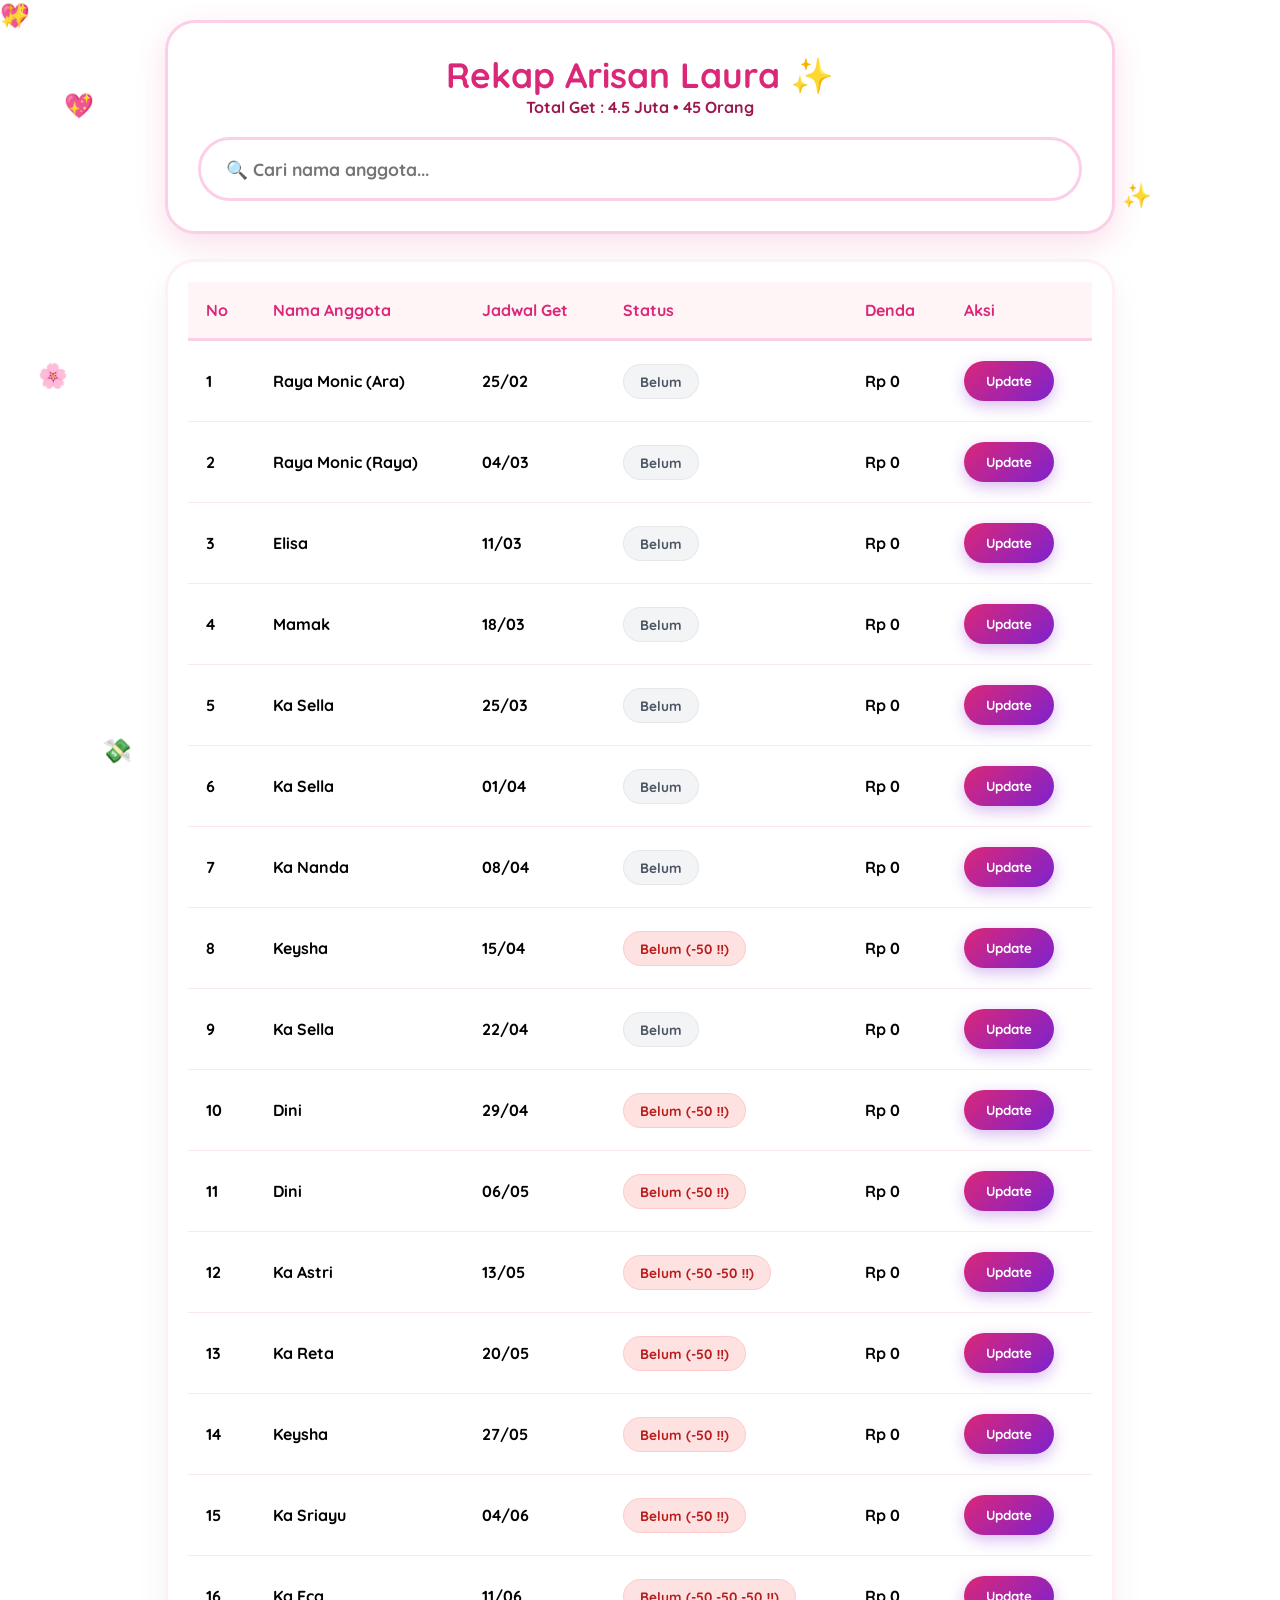
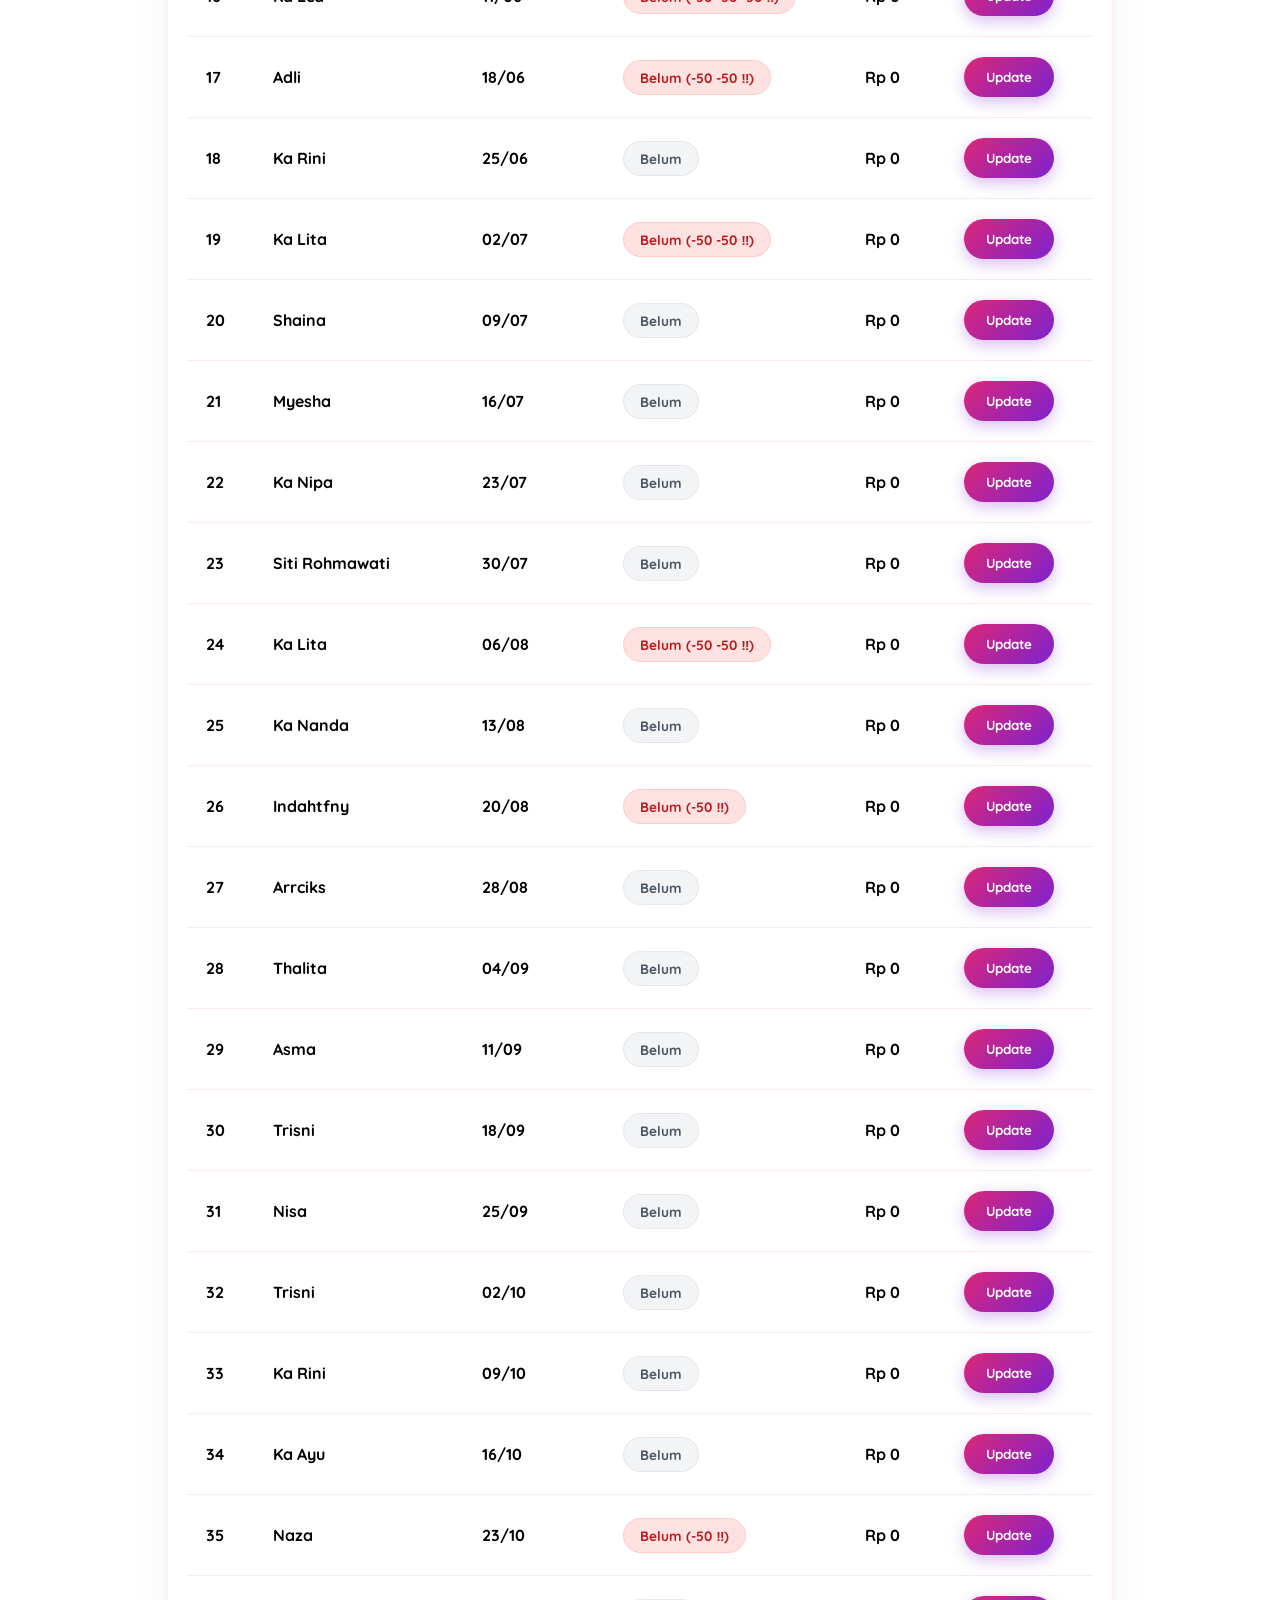
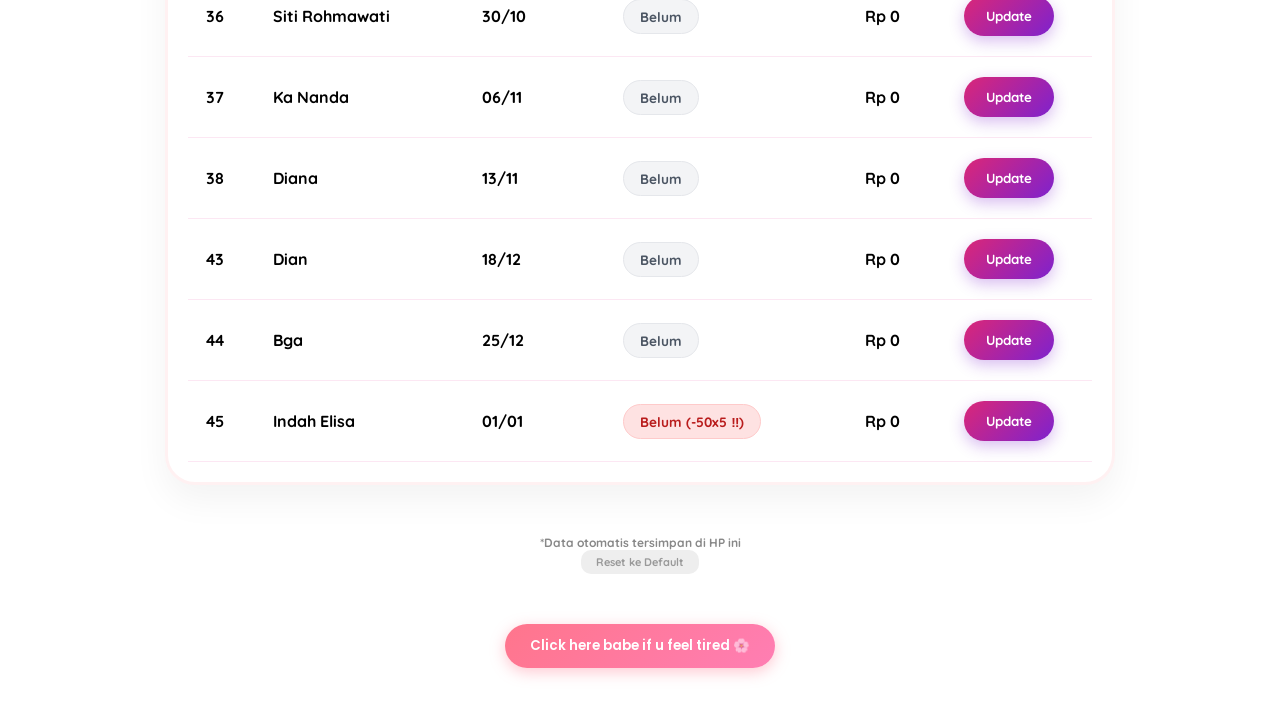
==== commit bdab810c: "Update dashboard.html" ====
--- a/dashboard.html
+++ b/dashboard.html
@@ -23,7 +23,7 @@
     <div class="container">
         <header>
             <h1>Rekap Arisan Laura ✨</h1>
-            <p>Total Get: 4.5 Juta • 45 Anggota Tersayang</p>
+            <p>Total Get : 4.5 Juta • 45 Orang</p>
 
             <div class="search-box">
                 <input type="text" id="searchInput" onkeyup="cariNama()" placeholder="🔍 Cari nama anggota...">
@@ -60,15 +60,15 @@
             </div>
 
             <div id="loveMessage" style="display: none; text-align: center; padding: 30px; margin: 20px; background: rgba(255, 255, 255, 0.7); border-radius: 20px; backdrop-filter: blur(5px); border: 1px solid #ffb6c1; animation: fadeIn 1s ease-in;">
-                <h2 style="color: #ff4b2b; font-family: 'Poppins', sans-serif; margin-bottom: 15px;">Istirahat sebentar ya, Laura cantik... ❤️</h2>
+                <h2 style="color: #ff4b2b; font-family: 'Poppins', sans-serif; margin-bottom: 15px;">Istirahat sebentar ya luvvv, Laura sayang Aryaaa ! ❤️</h2>
                 <p style="font-family: 'Poppins', sans-serif; color: #555; line-height: 1.8; font-style: italic; font-size: 15px;">
                     "Arya tau rekap 45 orang ini pasti bikin Laura pusing dan capek banget. <br>
                     Tapi Arya nggak mau Laura ngerasain ribetnya sendirian, makanya Arya buatin ini khusus buat Laura. <br><br>
                     Ingat ya sayang, seberapa banyak pun status 'Belum' di tabel atas, <br>
                     status Arya buat Laura bakal selalu 'Lunas' dengan rasa sayang yang nggak bakal habis. <br><br>
-                    Kalau udah capek, istirahat ya? Nggak perlu dipaksain hari ini. <br>
+                    Kalau udah capek, istirahat aja ya sayang? Nggak perlu dipaksain hari ini. <br>
                     Arya bakal selalu ada di samping Laura dan selalu jadi support system terbaik buat Laura. <br><br>
-                    Love you always, Arya ✨"
+                    Love you more n moree Laura ! 🌸💖 "
                 </p>
             </div>
         </main>
